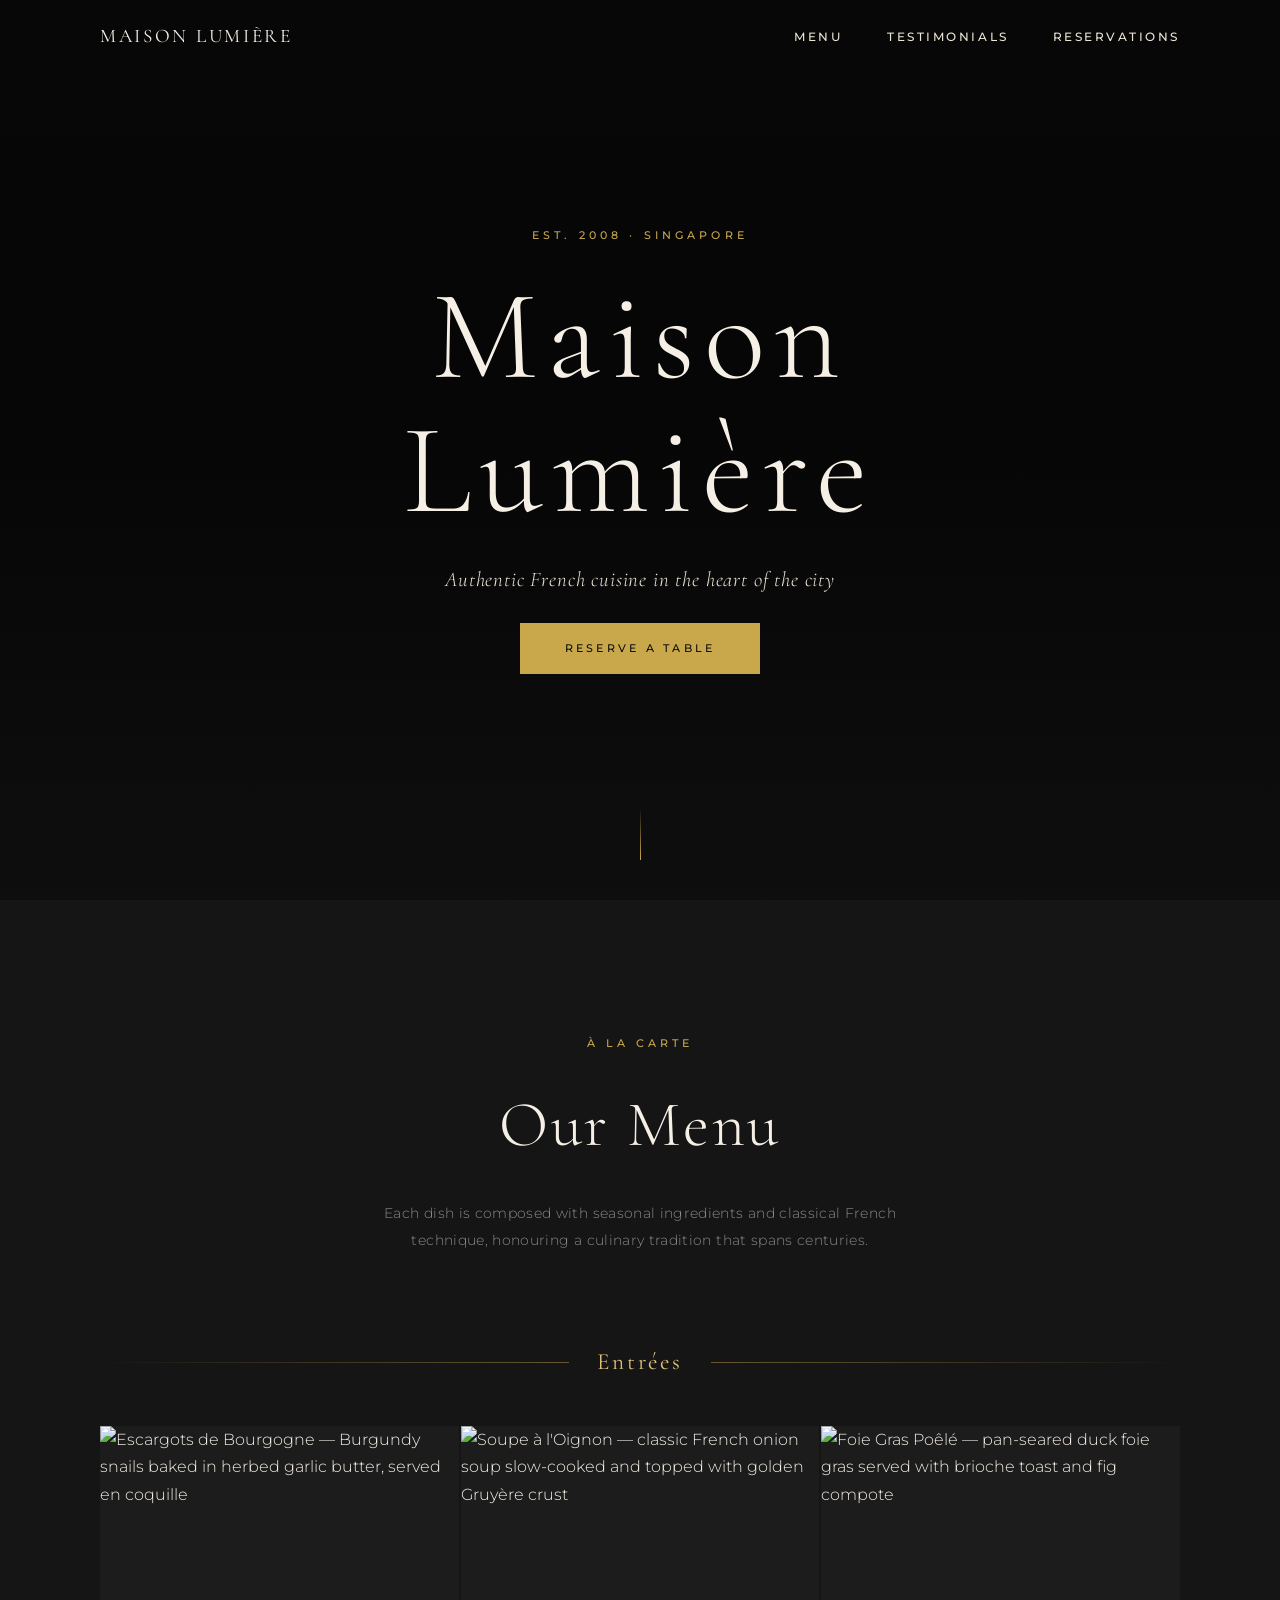
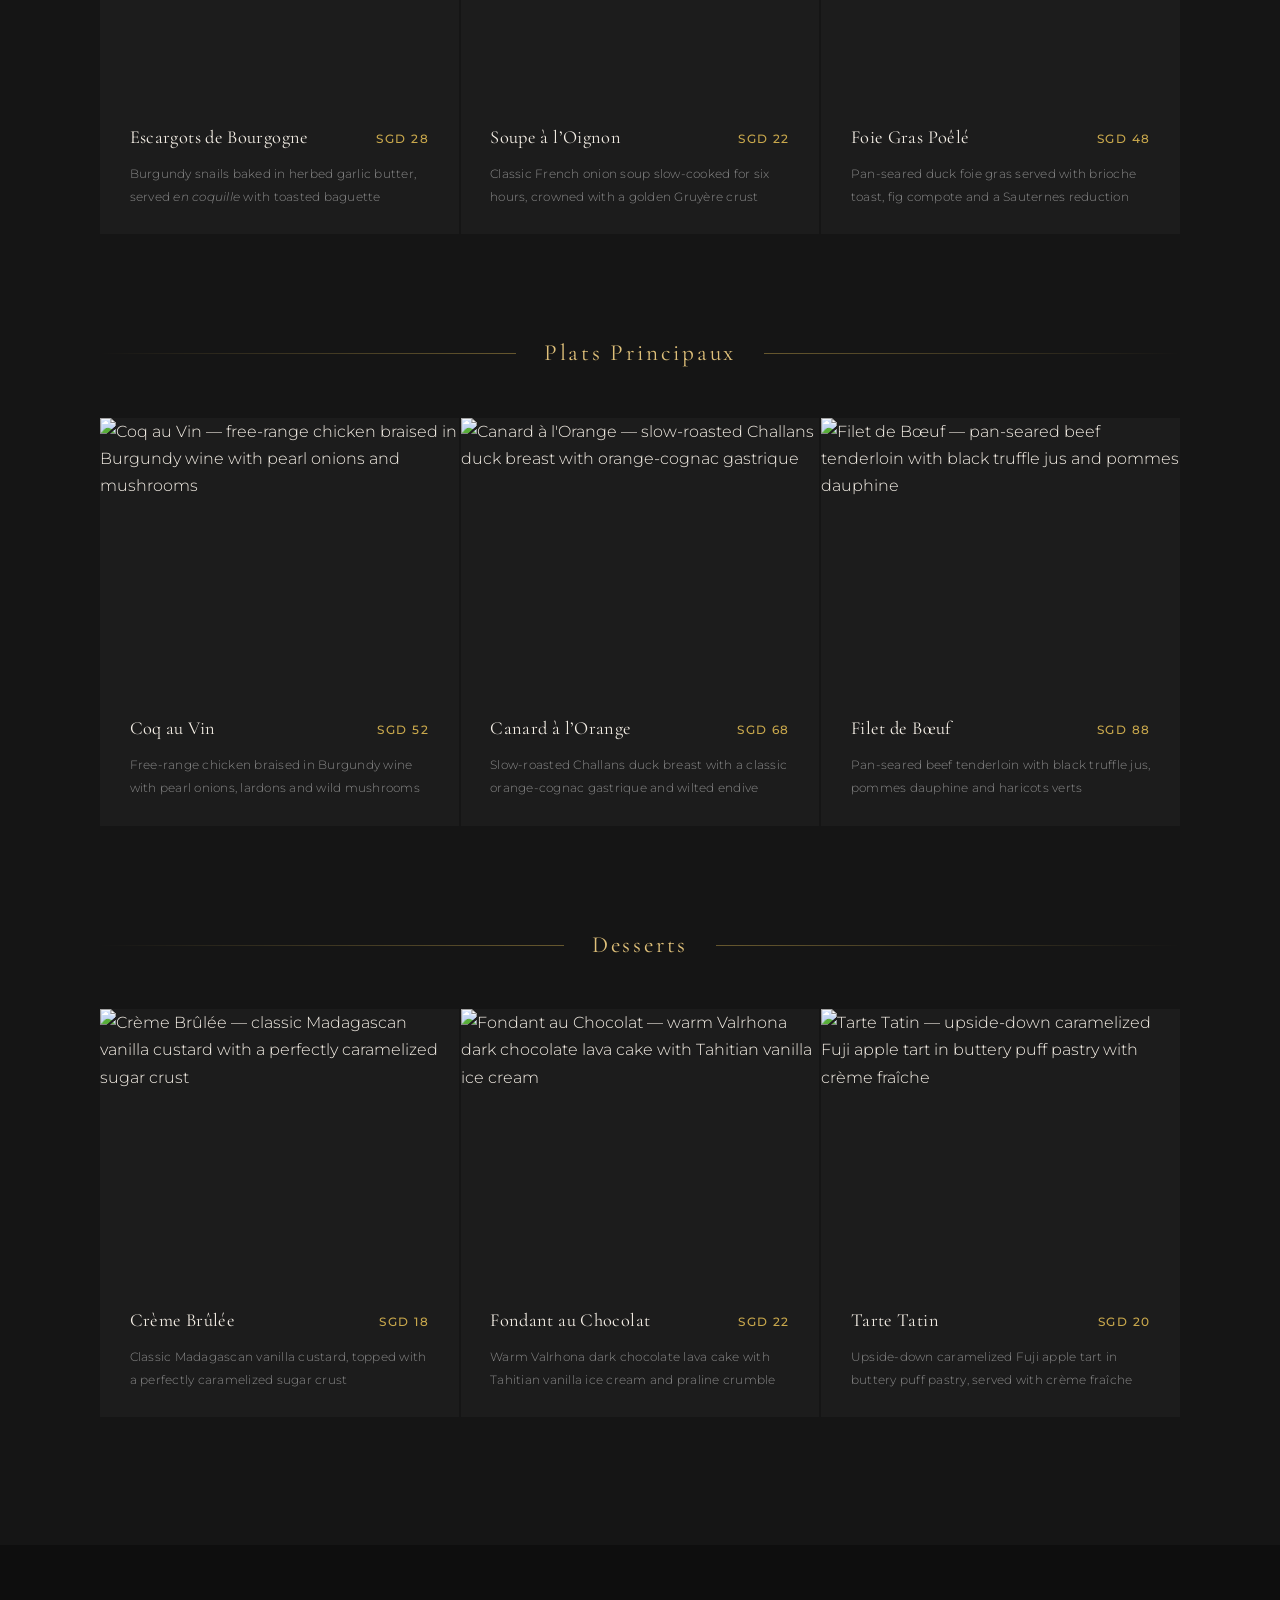
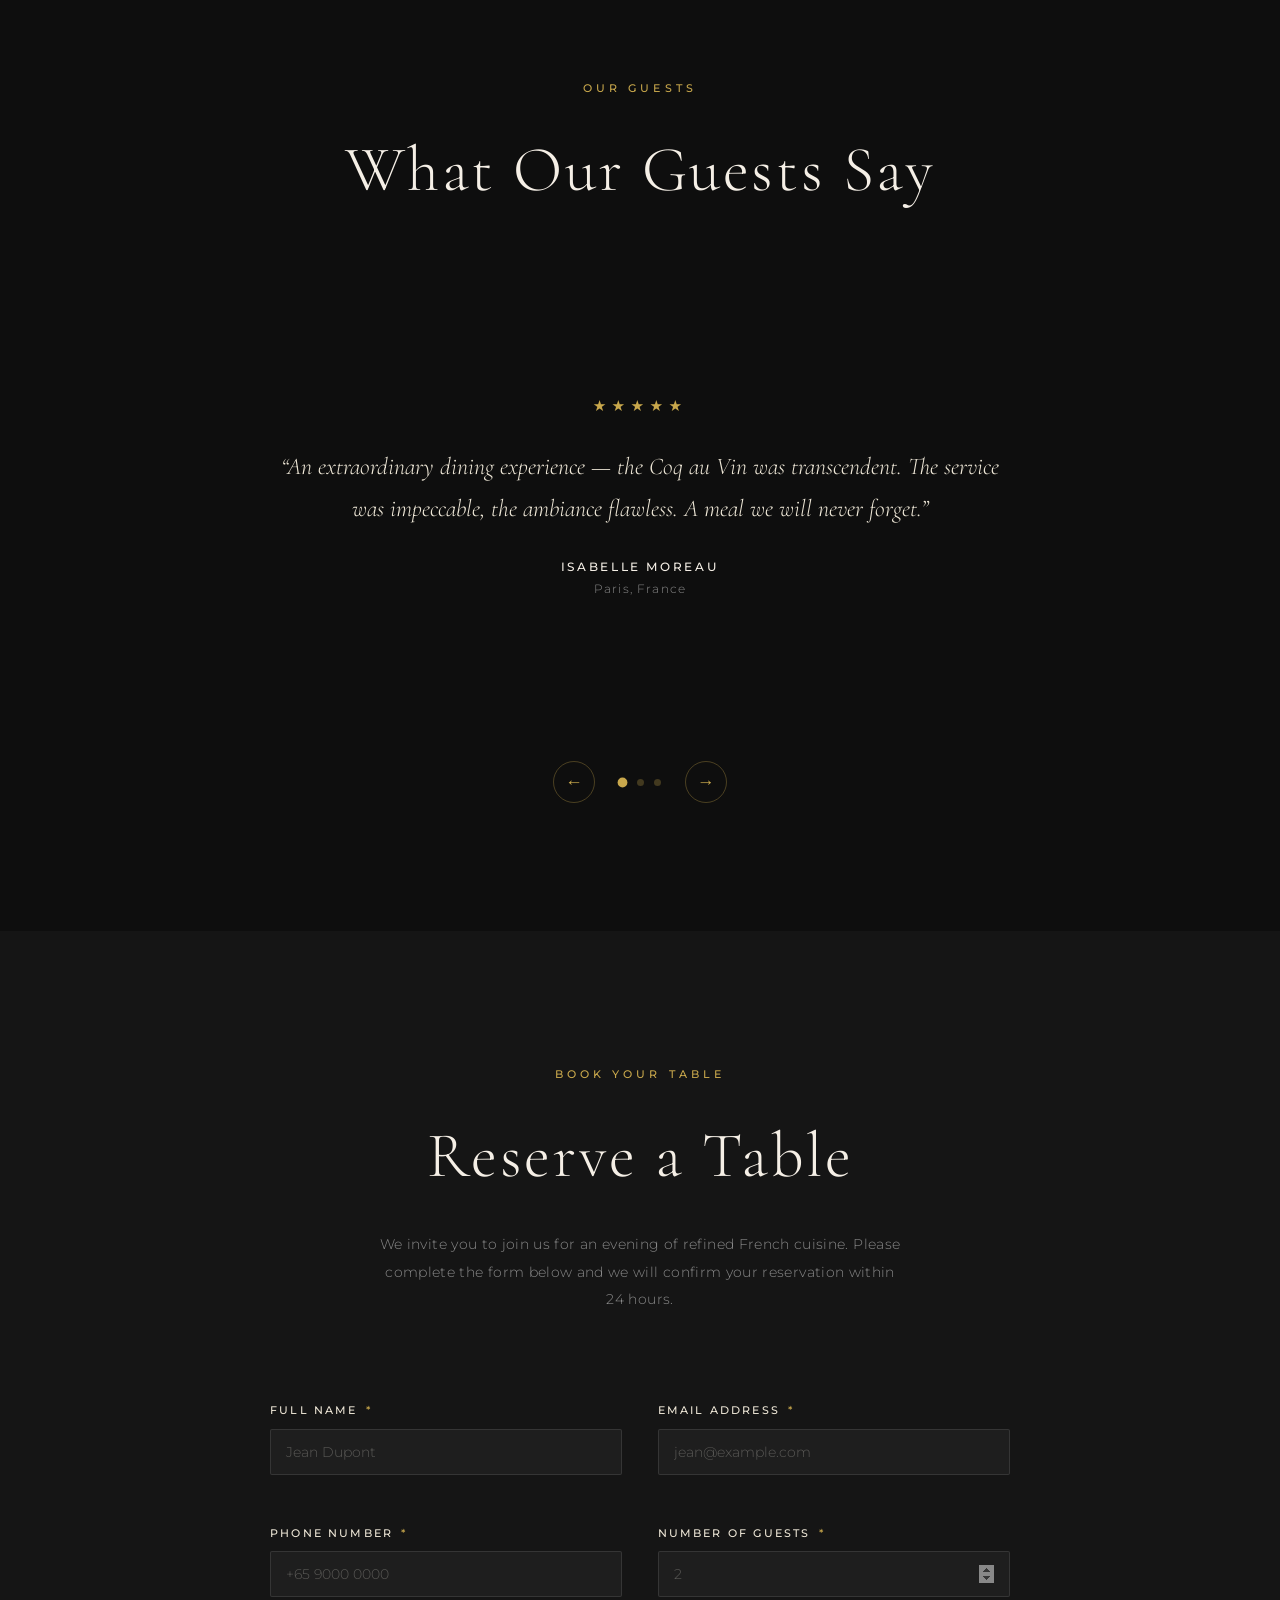
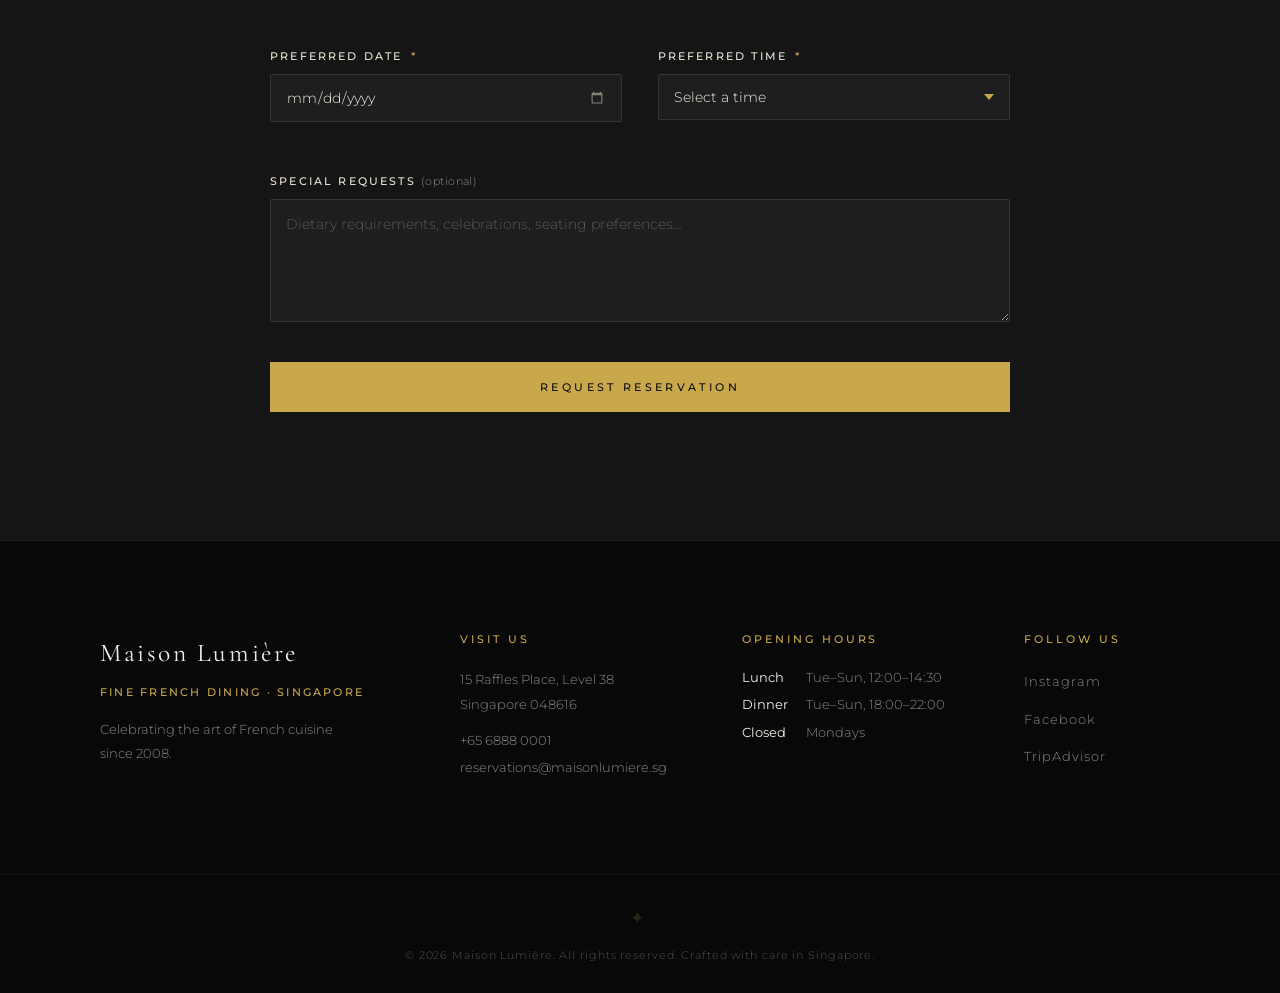
==== index.html @ 10bafe10 "first commit" ====
<!DOCTYPE html>
<html lang="en">
<head>
  <meta charset="UTF-8">
  <meta name="viewport" content="width=device-width, initial-scale=1.0">
  <title>Maison Lumière — Fine French Dining, Singapore</title>
  <meta name="description" content="Experience authentic French haute cuisine at Maison Lumière, Singapore's premier destination for refined Parisian dining.">
  <link rel="preconnect" href="https://fonts.googleapis.com">
  <link rel="preconnect" href="https://fonts.gstatic.com" crossorigin>
  <link href="https://fonts.googleapis.com/css2?family=Cormorant+Garamond:ital,wght@0,300;0,400;0,600;1,300&family=Montserrat:wght@300;400;500&display=swap" rel="stylesheet">
  <link rel="stylesheet" href="styles.css">
</head>
<body>

  <!-- ===================== NAVIGATION ===================== -->
  <nav id="navbar" role="navigation" aria-label="Main navigation">
    <div class="nav-inner">
      <a href="#hero" class="nav-logo" aria-label="Maison Lumière — return to top">
        <span class="nav-logo-main">Maison Lumière</span>
      </a>
      <button class="hamburger" id="hamburger" aria-label="Toggle navigation menu" aria-expanded="false">
        <span></span>
        <span></span>
        <span></span>
      </button>
      <ul class="nav-links" id="nav-links" role="list">
        <li><a href="#menu" class="nav-link">Menu</a></li>
        <li><a href="#testimonials" class="nav-link">Testimonials</a></li>
        <li><a href="#reservations" class="nav-link">Reservations</a></li>
      </ul>
    </div>
  </nav>

  <main>

    <!-- ===================== HERO ===================== -->
    <section id="hero" aria-label="Welcome to Maison Lumière">
      <div class="hero-overlay" aria-hidden="true"></div>
      <div class="hero-content">
        <p class="hero-pre">Est. 2008 &middot; Singapore</p>
        <h1 class="hero-title">Maison Lumi&egrave;re</h1>
        <p class="hero-tagline">Authentic French cuisine in the heart of the city</p>
        <a href="#reservations" class="btn-primary">Reserve a Table</a>
      </div>
      <div class="hero-scroll-hint" aria-hidden="true">
        <span class="scroll-line"></span>
      </div>
    </section>

    <!-- ===================== MENU ===================== -->
    <section id="menu" aria-labelledby="menu-heading">
      <div class="section-inner">

        <div class="section-header">
          <span class="section-label fade-in">À La Carte</span>
          <h2 id="menu-heading" class="fade-in">Our Menu</h2>
          <p class="section-intro fade-in">Each dish is composed with seasonal ingredients and classical French technique, honouring a culinary tradition that spans centuries.</p>
        </div>

        <!-- Entrées -->
        <div class="menu-category fade-in">
          <div class="category-header" aria-label="Entrées section">
            <span class="category-rule" aria-hidden="true"></span>
            <h3>Entr&eacute;es</h3>
            <span class="category-rule" aria-hidden="true"></span>
          </div>
          <div class="dish-grid">

            <article class="dish-card">
              <div class="dish-img-wrap">
                <img
                  src="https://images.unsplash.com/photo-1528207776546-365bb710ee93?auto=format&fit=crop&w=800&q=80"
                  alt="Escargots de Bourgogne — Burgundy snails baked in herbed garlic butter, served en coquille"
                  loading="lazy"
                  width="800" height="600">
              </div>
              <div class="dish-body">
                <div class="dish-top">
                  <h4 class="dish-name">Escargots de Bourgogne</h4>
                  <span class="dish-price">SGD&nbsp;28</span>
                </div>
                <p class="dish-desc">Burgundy snails baked in herbed garlic butter, served <em>en coquille</em> with toasted baguette</p>
              </div>
            </article>

            <article class="dish-card">
              <div class="dish-img-wrap">
                <img
                  src="https://images.unsplash.com/photo-1547592180-85f173990554?auto=format&fit=crop&w=800&q=80"
                  alt="Soupe à l'Oignon — classic French onion soup slow-cooked and topped with golden Gruyère crust"
                  loading="lazy"
                  width="800" height="600">
              </div>
              <div class="dish-body">
                <div class="dish-top">
                  <h4 class="dish-name">Soupe &agrave; l&rsquo;Oignon</h4>
                  <span class="dish-price">SGD&nbsp;22</span>
                </div>
                <p class="dish-desc">Classic French onion soup slow-cooked for six hours, crowned with a golden Gruy&egrave;re crust</p>
              </div>
            </article>

            <article class="dish-card">
              <div class="dish-img-wrap">
                <img
                  src="https://images.unsplash.com/photo-1529692236671-f1f6cf9683ba?auto=format&fit=crop&w=800&q=80"
                  alt="Foie Gras Poêlé — pan-seared duck foie gras served with brioche toast and fig compote"
                  loading="lazy"
                  width="800" height="600">
              </div>
              <div class="dish-body">
                <div class="dish-top">
                  <h4 class="dish-name">Foie Gras Po&ecirc;l&eacute;</h4>
                  <span class="dish-price">SGD&nbsp;48</span>
                </div>
                <p class="dish-desc">Pan-seared duck foie gras served with brioche toast, fig compote and a Sauternes reduction</p>
              </div>
            </article>

          </div>
        </div>

        <!-- Plats Principaux -->
        <div class="menu-category fade-in">
          <div class="category-header" aria-label="Main courses section">
            <span class="category-rule" aria-hidden="true"></span>
            <h3>Plats Principaux</h3>
            <span class="category-rule" aria-hidden="true"></span>
          </div>
          <div class="dish-grid">

            <article class="dish-card">
              <div class="dish-img-wrap">
                <img
                  src="https://images.unsplash.com/photo-1600891964092-4316c288032e?auto=format&fit=crop&w=800&q=80"
                  alt="Coq au Vin — free-range chicken braised in Burgundy wine with pearl onions and mushrooms"
                  loading="lazy"
                  width="800" height="600">
              </div>
              <div class="dish-body">
                <div class="dish-top">
                  <h4 class="dish-name">Coq au Vin</h4>
                  <span class="dish-price">SGD&nbsp;52</span>
                </div>
                <p class="dish-desc">Free-range chicken braised in Burgundy wine with pearl onions, lardons and wild mushrooms</p>
              </div>
            </article>

            <article class="dish-card">
              <div class="dish-img-wrap">
                <img
                  src="https://images.unsplash.com/photo-1607353897046-dc7e0b012a5c?auto=format&fit=crop&w=800&q=80"
                  alt="Canard à l'Orange — slow-roasted Challans duck breast with orange-cognac gastrique"
                  loading="lazy"
                  width="800" height="600">
              </div>
              <div class="dish-body">
                <div class="dish-top">
                  <h4 class="dish-name">Canard &agrave; l&rsquo;Orange</h4>
                  <span class="dish-price">SGD&nbsp;68</span>
                </div>
                <p class="dish-desc">Slow-roasted Challans duck breast with a classic orange-cognac gastrique and wilted endive</p>
              </div>
            </article>

            <article class="dish-card">
              <div class="dish-img-wrap">
                <img
                  src="https://images.unsplash.com/photo-1546833998-877b37c2e5c6?auto=format&fit=crop&w=800&q=80"
                  alt="Filet de Bœuf — pan-seared beef tenderloin with black truffle jus and pommes dauphine"
                  loading="lazy"
                  width="800" height="600">
              </div>
              <div class="dish-body">
                <div class="dish-top">
                  <h4 class="dish-name">Filet de B&oelig;uf</h4>
                  <span class="dish-price">SGD&nbsp;88</span>
                </div>
                <p class="dish-desc">Pan-seared beef tenderloin with black truffle jus, pommes dauphine and haricots verts</p>
              </div>
            </article>

          </div>
        </div>

        <!-- Desserts -->
        <div class="menu-category fade-in">
          <div class="category-header" aria-label="Desserts section">
            <span class="category-rule" aria-hidden="true"></span>
            <h3>Desserts</h3>
            <span class="category-rule" aria-hidden="true"></span>
          </div>
          <div class="dish-grid">

            <article class="dish-card">
              <div class="dish-img-wrap">
                <img
                  src="https://images.unsplash.com/photo-1470124182917-cc6e71b22ecc?auto=format&fit=crop&w=800&q=80"
                  alt="Crème Brûlée — classic Madagascan vanilla custard with a perfectly caramelized sugar crust"
                  loading="lazy"
                  width="800" height="600">
              </div>
              <div class="dish-body">
                <div class="dish-top">
                  <h4 class="dish-name">Cr&egrave;me Br&ucirc;l&eacute;e</h4>
                  <span class="dish-price">SGD&nbsp;18</span>
                </div>
                <p class="dish-desc">Classic Madagascan vanilla custard, topped with a perfectly caramelized sugar crust</p>
              </div>
            </article>

            <article class="dish-card">
              <div class="dish-img-wrap">
                <img
                  src="https://images.unsplash.com/photo-1563805042-7684c019e1cb?auto=format&fit=crop&w=800&q=80"
                  alt="Fondant au Chocolat — warm Valrhona dark chocolate lava cake with Tahitian vanilla ice cream"
                  loading="lazy"
                  width="800" height="600">
              </div>
              <div class="dish-body">
                <div class="dish-top">
                  <h4 class="dish-name">Fondant au Chocolat</h4>
                  <span class="dish-price">SGD&nbsp;22</span>
                </div>
                <p class="dish-desc">Warm Valrhona dark chocolate lava cake with Tahitian vanilla ice cream and praline crumble</p>
              </div>
            </article>

            <article class="dish-card">
              <div class="dish-img-wrap">
                <img
                  src="https://images.unsplash.com/photo-1464305795204-6f5bbfc7fb81?auto=format&fit=crop&w=800&q=80"
                  alt="Tarte Tatin — upside-down caramelized Fuji apple tart in buttery puff pastry with crème fraîche"
                  loading="lazy"
                  width="800" height="600">
              </div>
              <div class="dish-body">
                <div class="dish-top">
                  <h4 class="dish-name">Tarte Tatin</h4>
                  <span class="dish-price">SGD&nbsp;20</span>
                </div>
                <p class="dish-desc">Upside-down caramelized Fuji apple tart in buttery puff pastry, served with cr&egrave;me fra&icirc;che</p>
              </div>
            </article>

          </div>
        </div>

      </div>
    </section>

    <!-- ===================== TESTIMONIALS ===================== -->
    <section id="testimonials" aria-labelledby="testimonials-heading">
      <div class="section-inner">

        <div class="section-header">
          <span class="section-label fade-in">Our Guests</span>
          <h2 id="testimonials-heading" class="fade-in">What Our Guests Say</h2>
        </div>

        <div class="carousel-container fade-in">
          <div class="carousel-wrapper" role="region" aria-label="Guest testimonials carousel" aria-live="polite">
            <div class="carousel-track" id="carousel-track">

              <article class="testimonial-card" role="group" aria-label="Testimonial 1 of 3">
                <div class="stars" aria-label="Five stars">&#9733;&#9733;&#9733;&#9733;&#9733;</div>
                <blockquote>
                  <p>&ldquo;An extraordinary dining experience &mdash; the Coq au Vin was transcendent. The service was impeccable, the ambiance flawless. A meal we will never forget.&rdquo;</p>
                </blockquote>
                <footer class="testimonial-author">
                  <span class="author-name">Isabelle Moreau</span>
                  <span class="author-detail">Paris, France</span>
                </footer>
              </article>

              <article class="testimonial-card" role="group" aria-label="Testimonial 2 of 3">
                <div class="stars" aria-label="Five stars">&#9733;&#9733;&#9733;&#9733;&#9733;</div>
                <blockquote>
                  <p>&ldquo;From the moment we arrived, every detail felt curated and deliberate. The Foie Gras Po&ecirc;l&eacute; was perfection on a plate. Maison Lumi&egrave;re is in a class of its own.&rdquo;</p>
                </blockquote>
                <footer class="testimonial-author">
                  <span class="author-name">James Whitmore</span>
                  <span class="author-detail">London, United Kingdom</span>
                </footer>
              </article>

              <article class="testimonial-card" role="group" aria-label="Testimonial 3 of 3">
                <div class="stars" aria-label="Five stars">&#9733;&#9733;&#9733;&#9733;&#9733;</div>
                <blockquote>
                  <p>&ldquo;The finest French cuisine outside of Paris. The Chef&rsquo;s tasting menu is an absolute revelation. I recommend Maison Lumi&egrave;re to every discerning food lover visiting Singapore.&rdquo;</p>
                </blockquote>
                <footer class="testimonial-author">
                  <span class="author-name">Mei-Lin Chen</span>
                  <span class="author-detail">Singapore</span>
                </footer>
              </article>

            </div>
          </div>

          <div class="carousel-controls" role="group" aria-label="Carousel navigation">
            <button class="carousel-btn" id="prev-btn" aria-label="Previous testimonial">&#8592;</button>
            <div class="carousel-dots" id="carousel-dots" role="list">
              <button class="dot active" data-index="0" aria-label="Go to testimonial 1" aria-pressed="true" role="listitem"></button>
              <button class="dot" data-index="1" aria-label="Go to testimonial 2" aria-pressed="false" role="listitem"></button>
              <button class="dot" data-index="2" aria-label="Go to testimonial 3" aria-pressed="false" role="listitem"></button>
            </div>
            <button class="carousel-btn" id="next-btn" aria-label="Next testimonial">&#8594;</button>
          </div>
        </div>

      </div>
    </section>

    <!-- ===================== RESERVATIONS ===================== -->
    <section id="reservations" aria-labelledby="reservations-heading">
      <div class="section-inner">

        <div class="section-header">
          <span class="section-label fade-in">Book Your Table</span>
          <h2 id="reservations-heading" class="fade-in">Reserve a Table</h2>
          <p class="section-intro fade-in">We invite you to join us for an evening of refined French cuisine. Please complete the form below and we will confirm your reservation within 24&nbsp;hours.</p>
        </div>

        <div class="form-wrap fade-in">
          <form id="reservation-form" novalidate aria-label="Reservation enquiry form">
            <div class="form-grid">

              <div class="form-group">
                <label for="full-name">Full Name <span class="required-mark" aria-hidden="true">*</span></label>
                <input type="text" id="full-name" name="full-name" autocomplete="name"
                       required aria-required="true" placeholder="Jean Dupont">
                <span class="field-error" id="error-name" role="alert" aria-live="polite"></span>
              </div>

              <div class="form-group">
                <label for="email">Email Address <span class="required-mark" aria-hidden="true">*</span></label>
                <input type="email" id="email" name="email" autocomplete="email"
                       required aria-required="true" placeholder="jean@example.com">
                <span class="field-error" id="error-email" role="alert" aria-live="polite"></span>
              </div>

              <div class="form-group">
                <label for="phone">Phone Number <span class="required-mark" aria-hidden="true">*</span></label>
                <input type="tel" id="phone" name="phone" autocomplete="tel"
                       required aria-required="true" placeholder="+65 9000 0000">
                <span class="field-error" id="error-phone" role="alert" aria-live="polite"></span>
              </div>

              <div class="form-group">
                <label for="guests">Number of Guests <span class="required-mark" aria-hidden="true">*</span></label>
                <input type="number" id="guests" name="guests" min="1" max="20"
                       required aria-required="true" placeholder="2">
                <span class="field-error" id="error-guests" role="alert" aria-live="polite"></span>
              </div>

              <div class="form-group">
                <label for="date">Preferred Date <span class="required-mark" aria-hidden="true">*</span></label>
                <input type="date" id="date" name="date" required aria-required="true">
                <span class="field-error" id="error-date" role="alert" aria-live="polite"></span>
              </div>

              <div class="form-group">
                <label for="time">Preferred Time <span class="required-mark" aria-hidden="true">*</span></label>
                <select id="time" name="time" required aria-required="true">
                  <option value="" disabled selected>Select a time</option>
                  <optgroup label="Lunch Service">
                    <option value="12:00">12:00 PM</option>
                    <option value="12:30">12:30 PM</option>
                    <option value="13:00">1:00 PM</option>
                    <option value="13:30">1:30 PM</option>
                    <option value="14:00">2:00 PM</option>
                  </optgroup>
                  <optgroup label="Dinner Service">
                    <option value="18:00">6:00 PM</option>
                    <option value="18:30">6:30 PM</option>
                    <option value="19:00">7:00 PM</option>
                    <option value="19:30">7:30 PM</option>
                    <option value="20:00">8:00 PM</option>
                    <option value="20:30">8:30 PM</option>
                    <option value="21:00">9:00 PM</option>
                  </optgroup>
                </select>
                <span class="field-error" id="error-time" role="alert" aria-live="polite"></span>
              </div>

              <div class="form-group form-group--full">
                <label for="requests">Special Requests <span class="optional-mark">(optional)</span></label>
                <textarea id="requests" name="requests" rows="4"
                          placeholder="Dietary requirements, celebrations, seating preferences&#8230;"></textarea>
              </div>

            </div>

            <button type="submit" class="btn-primary btn-submit">Request Reservation</button>
          </form>

          <div id="form-success" hidden role="alert" aria-live="assertive">
            <div class="success-icon" aria-hidden="true">&#10022;</div>
            <h3>Your table is being arranged</h3>
            <p id="success-message"></p>
            <p class="success-note">A confirmation will be sent to your email address. We look forward to welcoming you.</p>
          </div>
        </div>

      </div>
    </section>

  </main>

  <!-- ===================== FOOTER ===================== -->
  <footer id="site-footer" role="contentinfo">
    <div class="footer-inner">

      <div class="footer-brand">
        <span class="footer-logo">Maison Lumi&egrave;re</span>
        <p class="footer-tagline">Fine French Dining &middot; Singapore</p>
        <p class="footer-desc">Celebrating the art of French cuisine<br>since 2008.</p>
      </div>

      <div class="footer-info">
        <h4>Visit Us</h4>
        <address>
          15 Raffles Place, Level&nbsp;38<br>
          Singapore 048616
        </address>
        <a href="tel:+6568880001" class="footer-contact">+65 6888 0001</a>
        <a href="mailto:reservations@maisonlumiere.sg" class="footer-contact">reservations@maisonlumiere.sg</a>
      </div>

      <div class="footer-hours">
        <h4>Opening Hours</h4>
        <dl class="hours-list">
          <dt>Lunch</dt>
          <dd>Tue&ndash;Sun, 12:00&ndash;14:30</dd>
          <dt>Dinner</dt>
          <dd>Tue&ndash;Sun, 18:00&ndash;22:00</dd>
          <dt>Closed</dt>
          <dd>Mondays</dd>
        </dl>
      </div>

      <div class="footer-social">
        <h4>Follow Us</h4>
        <ul class="social-links" role="list">
          <li><a href="#" aria-label="Maison Lumière on Instagram" rel="noopener noreferrer">Instagram</a></li>
          <li><a href="#" aria-label="Maison Lumière on Facebook" rel="noopener noreferrer">Facebook</a></li>
          <li><a href="#" aria-label="Maison Lumière on TripAdvisor" rel="noopener noreferrer">TripAdvisor</a></li>
        </ul>
      </div>

    </div>

    <div class="footer-bottom">
      <p class="footer-divider" aria-hidden="true">&#10022;</p>
      <p>&copy; 2026 Maison Lumi&egrave;re. All rights reserved. Crafted with care in Singapore.</p>
    </div>
  </footer>

  <script src="script.js"></script>
</body>
</html>
---- styles.css ----
/* =========================================================
   styles.css — Maison Lumière
   ========================================================= */

/* ---- Custom Properties ---- */
:root {
  --color-bg:         #0e0e0e;
  --color-surface:    #151515;
  --color-card:       #1c1c1c;
  --color-card-hover: #222222;
  --color-cream:      #f5efe6;
  --color-ivory:      #ede6d6;
  --color-gold:       #c9a84c;
  --color-gold-light: #dfc07a;
  --color-gold-dim:   rgba(201, 168, 76, 0.18);
  --color-muted:      #8a8a8a;
  --color-error:      #b83232;

  --font-serif: 'Cormorant Garamond', Georgia, serif;
  --font-sans:  'Montserrat', system-ui, sans-serif;

  --nav-height:   72px;
  --section-pad:  clamp(80px, 10vw, 140px);
  --inner-max:    1200px;
  --radius:       2px;
  --ease:         0.3s ease;
}

/* ---- Reset & Base ---- */
*,
*::before,
*::after {
  box-sizing: border-box;
  margin: 0;
  padding: 0;
}

html {
  scroll-behavior: smooth;
  font-size: 16px;
}

body {
  background-color: var(--color-bg);
  color: var(--color-cream);
  font-family: var(--font-sans);
  font-weight: 300;
  line-height: 1.7;
  -webkit-font-smoothing: antialiased;
  -moz-osx-font-smoothing: grayscale;
}

img {
  display: block;
  max-width: 100%;
  height: auto;
}

a {
  color: inherit;
  text-decoration: none;
}

ul,
ol {
  list-style: none;
}

/* =========================================================
   NAVIGATION
   ========================================================= */

#navbar {
  position: fixed;
  top: 0;
  left: 0;
  right: 0;
  z-index: 1000;
  height: var(--nav-height);
  transition: background-color 0.45s ease, border-color 0.45s ease;
}

#navbar.scrolled {
  background-color: rgba(10, 10, 10, 0.96);
  backdrop-filter: blur(18px);
  -webkit-backdrop-filter: blur(18px);
  border-bottom: 1px solid rgba(201, 168, 76, 0.14);
}

.nav-inner {
  display: flex;
  align-items: center;
  justify-content: space-between;
  max-width: var(--inner-max);
  margin: 0 auto;
  padding: 0 clamp(24px, 5vw, 60px);
  height: 100%;
}

.nav-logo-main {
  font-family: var(--font-serif);
  font-size: 1.2rem;
  font-weight: 400;
  letter-spacing: 0.14em;
  text-transform: uppercase;
  color: var(--color-cream);
  transition: color var(--ease);
}

.nav-logo:hover .nav-logo-main {
  color: var(--color-gold-light);
}

.nav-links {
  display: flex;
  align-items: center;
  gap: 2.75rem;
}

.nav-link {
  font-size: 0.72rem;
  font-weight: 500;
  letter-spacing: 0.22em;
  text-transform: uppercase;
  color: var(--color-ivory);
  position: relative;
  padding-bottom: 4px;
  transition: color var(--ease);
}

.nav-link::after {
  content: '';
  position: absolute;
  bottom: 0;
  left: 0;
  width: 0;
  height: 1px;
  background-color: var(--color-gold);
  transition: width 0.35s ease;
}

.nav-link:hover {
  color: var(--color-gold-light);
}

.nav-link:hover::after {
  width: 100%;
}

/* Hamburger (mobile only) */
.hamburger {
  display: none;
  flex-direction: column;
  gap: 5px;
  background: none;
  border: none;
  cursor: pointer;
  padding: 8px;
  z-index: 10;
}

.hamburger span {
  display: block;
  width: 24px;
  height: 1px;
  background-color: var(--color-cream);
  transition: transform 0.3s ease, opacity 0.3s ease;
}

.hamburger.open span:nth-child(1) {
  transform: translateY(6px) rotate(45deg);
}
.hamburger.open span:nth-child(2) {
  opacity: 0;
}
.hamburger.open span:nth-child(3) {
  transform: translateY(-6px) rotate(-45deg);
}

/* =========================================================
   HERO
   ========================================================= */

#hero {
  position: relative;
  min-height: 100vh;
  display: flex;
  align-items: center;
  justify-content: center;
  text-align: center;
  background-image: url('https://images.unsplash.com/photo-1414235077428-338989a2e8c0?auto=format&fit=crop&w=1920&q=85');
  background-size: cover;
  background-position: center;
  background-attachment: fixed;
  overflow: hidden;
}

.hero-overlay {
  position: absolute;
  inset: 0;
  background: linear-gradient(
    to bottom,
    rgba(0, 0, 0, 0.50) 0%,
    rgba(0, 0, 0, 0.60) 45%,
    rgba(14, 14, 14, 0.88) 100%
  );
}

.hero-content {
  position: relative;
  z-index: 1;
  display: flex;
  flex-direction: column;
  align-items: center;
  gap: 1.6rem;
  padding: 0 clamp(24px, 6vw, 80px);
  max-width: 860px;
}

.hero-pre {
  font-size: 0.68rem;
  font-weight: 500;
  letter-spacing: 0.38em;
  text-transform: uppercase;
  color: var(--color-gold);
  animation: fadeUp 0.9s ease 0.15s both;
}

.hero-title {
  font-family: var(--font-serif);
  font-size: clamp(3.4rem, 10vw, 8rem);
  font-weight: 300;
  letter-spacing: 0.07em;
  line-height: 1.04;
  color: var(--color-cream);
  animation: fadeUp 0.95s ease 0.35s both;
}

.hero-tagline {
  font-family: var(--font-serif);
  font-style: italic;
  font-size: clamp(1rem, 2.4vw, 1.3rem);
  font-weight: 300;
  color: var(--color-ivory);
  letter-spacing: 0.04em;
  animation: fadeUp 0.9s ease 0.6s both;
}

.hero-scroll-hint {
  position: absolute;
  bottom: 2.5rem;
  left: 50%;
  transform: translateX(-50%);
  display: flex;
  flex-direction: column;
  align-items: center;
  animation: fadeUp 0.9s ease 1.4s both;
}

.scroll-line {
  width: 1px;
  height: 52px;
  background: linear-gradient(to bottom, transparent, var(--color-gold));
  animation: scrollPulse 2s ease-in-out 2s infinite;
}

/* =========================================================
   BUTTONS
   ========================================================= */

.btn-primary {
  display: inline-block;
  padding: 15px 44px;
  font-family: var(--font-sans);
  font-size: 0.68rem;
  font-weight: 500;
  letter-spacing: 0.3em;
  text-transform: uppercase;
  color: var(--color-bg);
  background-color: var(--color-gold);
  border: 1px solid var(--color-gold);
  cursor: pointer;
  transition: background-color var(--ease), color var(--ease), border-color var(--ease), transform 0.2s ease, box-shadow var(--ease);
  animation: fadeUp 0.9s ease 0.85s both;
}

.btn-primary:hover {
  background-color: transparent;
  color: var(--color-gold-light);
  border-color: var(--color-gold-light);
  transform: translateY(-2px);
  box-shadow: 0 8px 24px rgba(201, 168, 76, 0.15);
}

/* =========================================================
   SECTION COMMON
   ========================================================= */

section:not(#hero) {
  padding: var(--section-pad) 0;
}

.section-inner {
  max-width: var(--inner-max);
  margin: 0 auto;
  padding: 0 clamp(24px, 5vw, 60px);
}

.section-header {
  text-align: center;
  margin-bottom: clamp(52px, 8vw, 88px);
}

.section-label {
  display: inline-block;
  font-size: 0.66rem;
  font-weight: 500;
  letter-spacing: 0.38em;
  text-transform: uppercase;
  color: var(--color-gold);
  margin-bottom: 1.1rem;
}

.section-header h2 {
  font-family: var(--font-serif);
  font-size: clamp(2.4rem, 5.5vw, 4rem);
  font-weight: 300;
  letter-spacing: 0.04em;
  color: var(--color-cream);
  margin-bottom: 1.3rem;
}

.section-intro {
  max-width: 580px;
  margin: 0 auto;
  color: var(--color-muted);
  font-size: 0.875rem;
  line-height: 1.95;
  letter-spacing: 0.025em;
}

/* =========================================================
   MENU SECTION
   ========================================================= */

#menu {
  background-color: var(--color-surface);
}

.menu-category {
  margin-bottom: clamp(56px, 9vw, 100px);
}

.menu-category:last-child {
  margin-bottom: 0;
}

.category-header {
  display: flex;
  align-items: center;
  gap: 1.75rem;
  margin-bottom: 2.75rem;
}

.category-rule {
  flex: 1;
  height: 1px;
}

.category-rule:first-child {
  background: linear-gradient(to right, transparent, rgba(201, 168, 76, 0.45));
}

.category-rule:last-child {
  background: linear-gradient(to left, transparent, rgba(201, 168, 76, 0.45));
}

.category-header h3 {
  font-family: var(--font-serif);
  font-size: 1.45rem;
  font-weight: 400;
  letter-spacing: 0.12em;
  color: var(--color-gold-light);
  white-space: nowrap;
}

.dish-grid {
  display: grid;
  grid-template-columns: repeat(auto-fit, minmax(300px, 1fr));
  gap: 2px;
}

.dish-card {
  background-color: var(--color-card);
  overflow: hidden;
  cursor: default;
  transition: transform var(--ease), box-shadow var(--ease), background-color var(--ease);
}

.dish-card:hover {
  transform: translateY(-7px);
  background-color: var(--color-card-hover);
  box-shadow: 0 24px 56px rgba(0, 0, 0, 0.55);
}

.dish-img-wrap {
  aspect-ratio: 4 / 3;
  overflow: hidden;
}

.dish-img-wrap img {
  width: 100%;
  height: 100%;
  object-fit: cover;
  transition: transform 0.65s ease;
}

.dish-card:hover .dish-img-wrap img {
  transform: scale(1.07);
}

.dish-body {
  padding: 1.65rem 1.85rem;
}

.dish-top {
  display: flex;
  justify-content: space-between;
  align-items: baseline;
  gap: 1rem;
  margin-bottom: 0.55rem;
}

.dish-name {
  font-family: var(--font-serif);
  font-size: 1.15rem;
  font-weight: 400;
  color: var(--color-cream);
  letter-spacing: 0.02em;
}

.dish-price {
  font-size: 0.75rem;
  font-weight: 500;
  letter-spacing: 0.12em;
  color: var(--color-gold);
  white-space: nowrap;
}

.dish-desc {
  font-size: 0.78rem;
  color: var(--color-muted);
  line-height: 1.85;
  letter-spacing: 0.02em;
}

/* =========================================================
   TESTIMONIALS SECTION
   ========================================================= */

#testimonials {
  background-color: var(--color-bg);
}

.carousel-container {
  position: relative;
}

.carousel-wrapper {
  overflow: hidden;
}

.carousel-track {
  display: flex;
  transition: transform 0.65s cubic-bezier(0.4, 0, 0.2, 1);
}

.testimonial-card {
  min-width: 100%;
  padding: clamp(44px, 7vw, 80px) clamp(24px, 14vw, 200px);
  text-align: center;
  display: flex;
  flex-direction: column;
  align-items: center;
  gap: 1.75rem;
}

.stars {
  color: var(--color-gold);
  font-size: 0.95rem;
  letter-spacing: 0.35em;
}

.testimonial-card blockquote p {
  font-family: var(--font-serif);
  font-style: italic;
  font-size: clamp(1.15rem, 2.6vw, 1.5rem);
  font-weight: 300;
  line-height: 1.72;
  color: var(--color-ivory);
  max-width: 720px;
}

.testimonial-author {
  display: flex;
  flex-direction: column;
  gap: 0.2rem;
  align-items: center;
}

.author-name {
  font-size: 0.75rem;
  font-weight: 500;
  letter-spacing: 0.22em;
  text-transform: uppercase;
  color: var(--color-cream);
}

.author-detail {
  font-size: 0.72rem;
  color: var(--color-muted);
  letter-spacing: 0.1em;
}

.carousel-controls {
  display: flex;
  align-items: center;
  justify-content: center;
  gap: 1.5rem;
  margin-top: 2.5rem;
}

.carousel-btn {
  background: none;
  border: 1px solid rgba(201, 168, 76, 0.32);
  color: var(--color-gold);
  width: 42px;
  height: 42px;
  border-radius: 50%;
  cursor: pointer;
  font-size: 1.1rem;
  display: flex;
  align-items: center;
  justify-content: center;
  transition: background-color var(--ease), border-color var(--ease), transform 0.2s ease;
}

.carousel-btn:hover {
  background-color: var(--color-gold-dim);
  border-color: var(--color-gold);
  transform: scale(1.08);
}

.carousel-dots {
  display: flex;
  gap: 0.65rem;
  align-items: center;
}

.dot {
  width: 7px;
  height: 7px;
  border-radius: 50%;
  background-color: rgba(201, 168, 76, 0.28);
  border: none;
  cursor: pointer;
  padding: 0;
  transition: background-color var(--ease), transform var(--ease);
}

.dot.active {
  background-color: var(--color-gold);
  transform: scale(1.4);
}

/* =========================================================
   RESERVATIONS SECTION
   ========================================================= */

#reservations {
  background-color: var(--color-surface);
}

.form-wrap {
  max-width: 740px;
  margin: 0 auto;
}

.form-grid {
  display: grid;
  grid-template-columns: 1fr 1fr;
  gap: 1.85rem 2.2rem;
  margin-bottom: 2.5rem;
}

.form-group {
  display: flex;
  flex-direction: column;
  gap: 0.55rem;
}

.form-group--full {
  grid-column: 1 / -1;
}

label {
  font-size: 0.68rem;
  font-weight: 500;
  letter-spacing: 0.2em;
  text-transform: uppercase;
  color: var(--color-ivory);
}

.required-mark {
  color: var(--color-gold);
  margin-left: 3px;
}

.optional-mark {
  color: var(--color-muted);
  font-weight: 300;
  letter-spacing: 0.04em;
  text-transform: none;
}

input,
select,
textarea {
  background-color: rgba(255, 255, 255, 0.04);
  border: 1px solid rgba(255, 255, 255, 0.1);
  border-radius: var(--radius);
  color: var(--color-cream);
  font-family: var(--font-sans);
  font-size: 0.875rem;
  font-weight: 300;
  padding: 13px 15px;
  transition: border-color var(--ease), background-color var(--ease), box-shadow var(--ease);
  outline: none;
  width: 100%;
  -webkit-appearance: none;
  appearance: none;
}

input::placeholder,
textarea::placeholder {
  color: rgba(245, 239, 230, 0.28);
}

input:focus,
select:focus,
textarea:focus {
  border-color: var(--color-gold);
  background-color: rgba(201, 168, 76, 0.04);
  box-shadow: 0 0 0 3px rgba(201, 168, 76, 0.11);
}

input.error,
select.error {
  border-color: var(--color-error);
  box-shadow: 0 0 0 3px rgba(184, 50, 50, 0.1);
}

/* Custom select arrow */
select {
  background-image: url("data:image/svg+xml,%3Csvg xmlns='http://www.w3.org/2000/svg' viewBox='0 0 12 7'%3E%3Cpath fill='%23c9a84c' d='M6 7L0 0h12z'/%3E%3C/svg%3E");
  background-repeat: no-repeat;
  background-position: right 15px center;
  background-size: 10px 6px;
  padding-right: 38px;
  cursor: pointer;
}

select option,
select optgroup {
  background-color: #1c1c1c;
  color: var(--color-cream);
}

textarea {
  resize: vertical;
  min-height: 115px;
  line-height: 1.7;
}

input[type="date"]::-webkit-calendar-picker-indicator {
  filter: invert(0.65) sepia(0.3) hue-rotate(5deg);
  cursor: pointer;
  opacity: 0.7;
}

input[type="number"]::-webkit-inner-spin-button,
input[type="number"]::-webkit-outer-spin-button {
  opacity: 0.5;
}

.field-error {
  font-size: 0.7rem;
  color: var(--color-error);
  letter-spacing: 0.04em;
  min-height: 1em;
  line-height: 1.4;
}

.btn-submit {
  display: block;
  width: 100%;
  padding: 17px;
  font-size: 0.7rem;
  /* override hero animation so it shows immediately */
  animation: none;
  cursor: pointer;
}

/* Form success state */
#form-success {
  text-align: center;
  padding: 3.5rem 2rem;
  border: 1px solid rgba(201, 168, 76, 0.18);
}

.success-icon {
  font-size: 2.2rem;
  color: var(--color-gold);
  margin-bottom: 1.25rem;
  display: block;
}

#form-success h3 {
  font-family: var(--font-serif);
  font-size: clamp(1.6rem, 3.5vw, 2.2rem);
  font-weight: 300;
  color: var(--color-cream);
  margin-bottom: 1rem;
  letter-spacing: 0.04em;
}

#success-message {
  color: var(--color-ivory);
  font-size: 0.92rem;
  margin-bottom: 0.85rem;
  line-height: 1.75;
}

.success-note {
  font-size: 0.78rem;
  color: var(--color-muted);
}

/* =========================================================
   FOOTER
   ========================================================= */

#site-footer {
  background-color: #080808;
  border-top: 1px solid rgba(201, 168, 76, 0.13);
}

.footer-inner {
  max-width: var(--inner-max);
  margin: 0 auto;
  padding: clamp(56px, 8vw, 90px) clamp(24px, 5vw, 60px);
  display: grid;
  grid-template-columns: 2fr 1.5fr 1.5fr 1fr;
  gap: 3rem;
}

.footer-logo {
  display: block;
  font-family: var(--font-serif);
  font-size: 1.6rem;
  font-weight: 400;
  letter-spacing: 0.1em;
  color: var(--color-cream);
  margin-bottom: 0.5rem;
}

.footer-tagline {
  font-size: 0.7rem;
  font-weight: 500;
  letter-spacing: 0.2em;
  text-transform: uppercase;
  color: var(--color-gold);
  margin-bottom: 1rem;
}

.footer-desc {
  font-size: 0.82rem;
  color: var(--color-muted);
  line-height: 1.8;
}

.footer-info h4,
.footer-hours h4,
.footer-social h4 {
  font-size: 0.66rem;
  font-weight: 500;
  letter-spacing: 0.28em;
  text-transform: uppercase;
  color: var(--color-gold);
  margin-bottom: 1.1rem;
}

address {
  font-style: normal;
  font-size: 0.83rem;
  color: var(--color-muted);
  line-height: 1.85;
  margin-bottom: 0.85rem;
}

.footer-contact {
  display: block;
  font-size: 0.8rem;
  color: var(--color-muted);
  margin-bottom: 0.35rem;
  transition: color var(--ease);
}

.footer-contact:hover {
  color: var(--color-gold-light);
}

.hours-list {
  display: grid;
  grid-template-columns: auto 1fr;
  gap: 0.35rem 1.1rem;
  font-size: 0.8rem;
}

.hours-list dt {
  color: var(--color-cream);
  font-weight: 400;
}

.hours-list dd {
  color: var(--color-muted);
}

.social-links {
  display: flex;
  flex-direction: column;
  gap: 0.65rem;
}

.social-links a {
  font-size: 0.8rem;
  color: var(--color-muted);
  letter-spacing: 0.08em;
  position: relative;
  display: inline-block;
  transition: color var(--ease);
}

.social-links a::after {
  content: '';
  position: absolute;
  bottom: -2px;
  left: 0;
  width: 0;
  height: 1px;
  background-color: var(--color-gold);
  transition: width 0.35s ease;
}

.social-links a:hover {
  color: var(--color-gold-light);
}

.social-links a:hover::after {
  width: 100%;
}

.footer-bottom {
  border-top: 1px solid rgba(255, 255, 255, 0.05);
  padding: 1.75rem clamp(24px, 5vw, 60px);
  text-align: center;
}

.footer-divider {
  color: var(--color-gold-dim);
  font-size: 1.1rem;
  margin-bottom: 0.8rem;
  letter-spacing: 0.3em;
}

.footer-bottom p:last-child {
  font-size: 0.7rem;
  color: rgba(138, 138, 138, 0.55);
  letter-spacing: 0.08em;
}

/* =========================================================
   SCROLL FADE-IN ANIMATIONS
   ========================================================= */

.fade-in {
  opacity: 0;
  transform: translateY(28px);
  transition: opacity 0.75s ease, transform 0.75s ease;
}

.fade-in.visible {
  opacity: 1;
  transform: none;
}

/* Stagger within section headers */
.section-header .fade-in:nth-child(2) { transition-delay: 0.1s; }
.section-header .fade-in:nth-child(3) { transition-delay: 0.22s; }

/* =========================================================
   KEYFRAMES
   ========================================================= */

@keyframes fadeUp {
  from {
    opacity: 0;
    transform: translateY(30px);
  }
  to {
    opacity: 1;
    transform: none;
  }
}

@keyframes scrollPulse {
  0%, 100% { opacity: 0.4; transform: scaleY(1); }
  50%       { opacity: 1;   transform: scaleY(1.15); }
}

/* =========================================================
   RESPONSIVE — 1024px
   ========================================================= */

@media (max-width: 1024px) {
  .footer-inner {
    grid-template-columns: 1fr 1fr;
    gap: 2.75rem;
  }
}

/* =========================================================
   RESPONSIVE — 768px (tablet / mobile)
   ========================================================= */

@media (max-width: 768px) {
  :root {
    --nav-height: 64px;
  }

  /* Show hamburger, hide desktop links */
  .hamburger {
    display: flex;
  }

  .nav-links {
    position: fixed;
    top: var(--nav-height);
    left: 0;
    right: 0;
    background-color: rgba(8, 8, 8, 0.97);
    backdrop-filter: blur(18px);
    -webkit-backdrop-filter: blur(18px);
    flex-direction: column;
    gap: 0;
    padding: 1.25rem 0 1.75rem;
    transform: translateY(-105%);
    opacity: 0;
    visibility: hidden;
    transition: transform 0.38s ease, opacity 0.38s ease, visibility 0.38s;
    border-bottom: 1px solid rgba(201, 168, 76, 0.14);
  }

  .nav-links.open {
    transform: translateY(0);
    opacity: 1;
    visibility: visible;
  }

  .nav-links li {
    width: 100%;
    text-align: center;
  }

  .nav-link {
    display: block;
    padding: 1rem 0;
    font-size: 0.8rem;
    letter-spacing: 0.25em;
  }

  .nav-link::after {
    display: none;
  }

  /* Hero: disable parallax on mobile (performance) */
  #hero {
    background-attachment: scroll;
  }

  /* Menu: single column */
  .dish-grid {
    grid-template-columns: 1fr;
    gap: 1px;
  }

  /* Testimonials: smaller padding */
  .testimonial-card {
    padding: 48px 24px;
  }

  /* Form: single column */
  .form-grid {
    grid-template-columns: 1fr;
    gap: 1.5rem;
  }

  /* Footer: single column */
  .footer-inner {
    grid-template-columns: 1fr;
    gap: 2.25rem;
  }
}

/* =========================================================
   RESPONSIVE — 480px (small mobile)
   ========================================================= */

@media (max-width: 480px) {
  .hero-title {
    letter-spacing: 0.05em;
  }

  .category-header {
    gap: 1rem;
  }

  .category-header h3 {
    font-size: 1.2rem;
  }

  .dish-body {
    padding: 1.25rem 1.4rem;
  }

  .testimonial-card blockquote p {
    font-size: 1.05rem;
  }

  .carousel-btn {
    width: 36px;
    height: 36px;
    font-size: 1rem;
  }
}
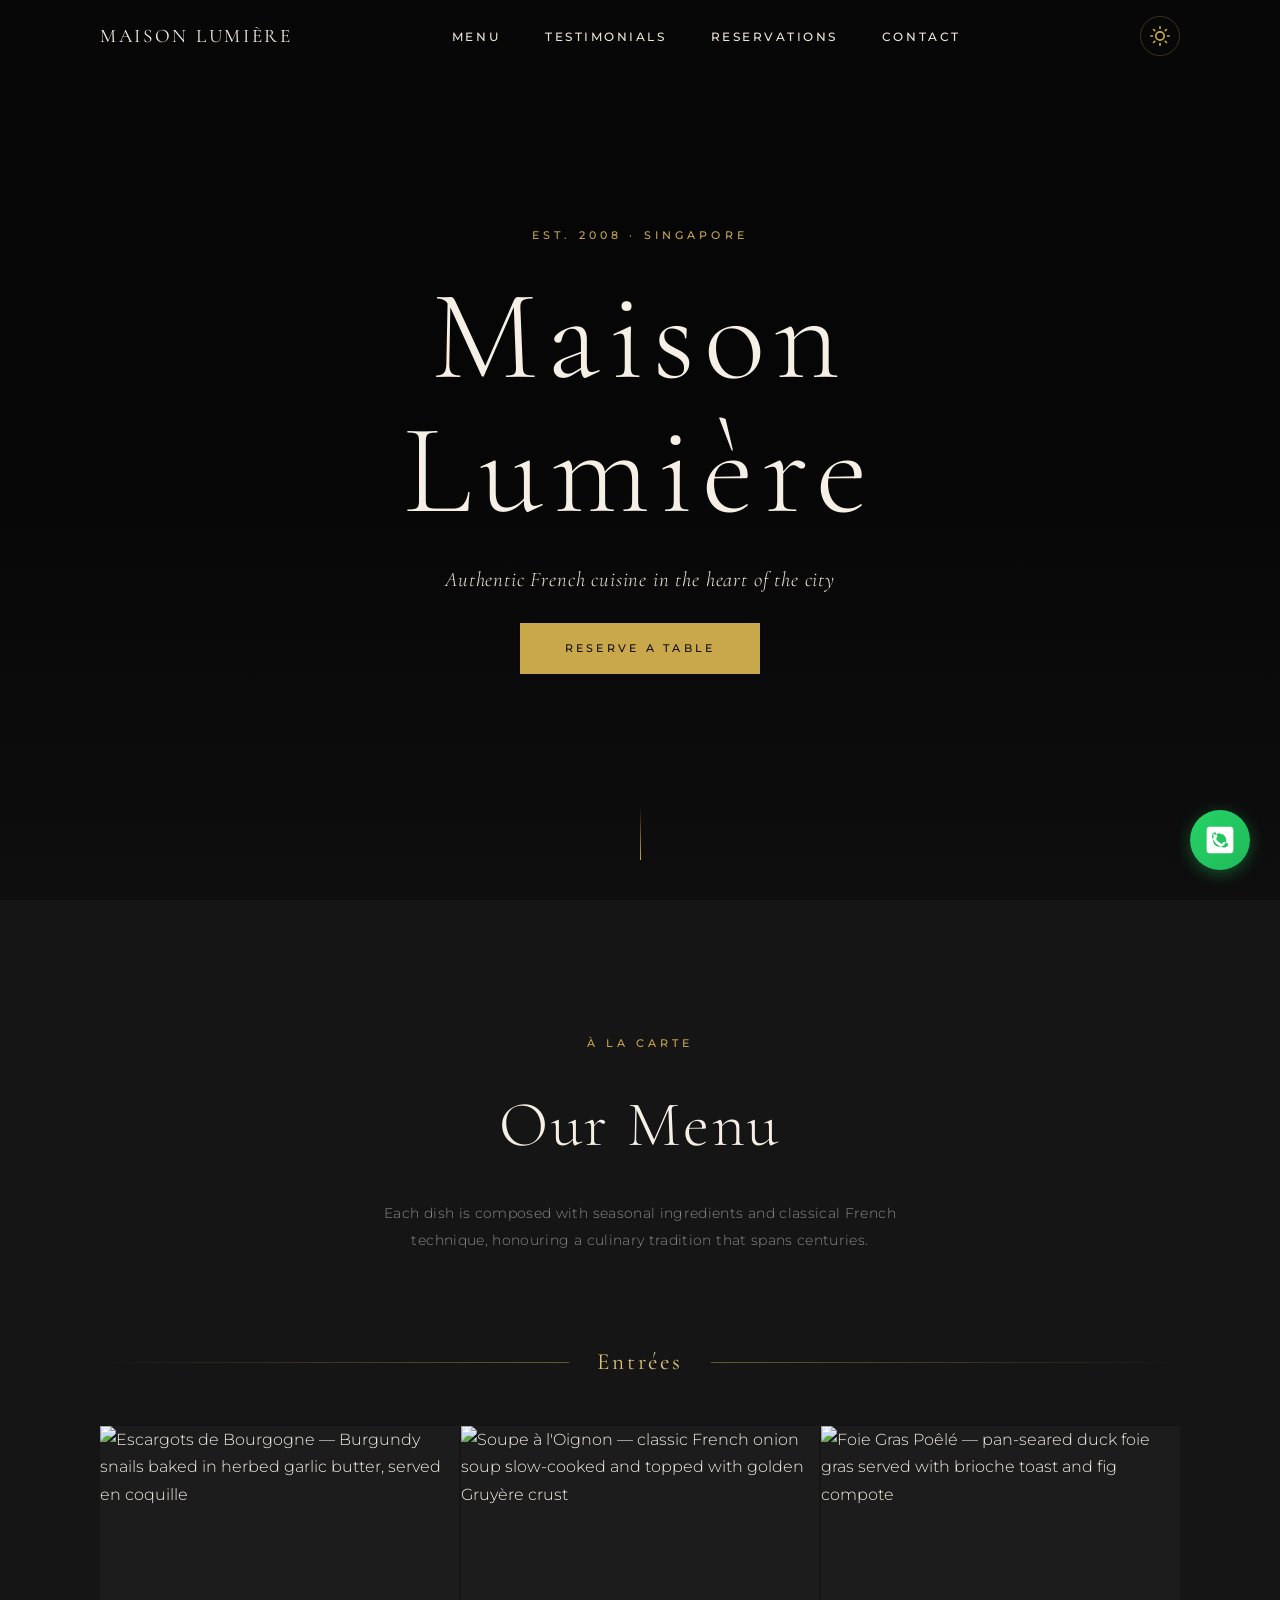
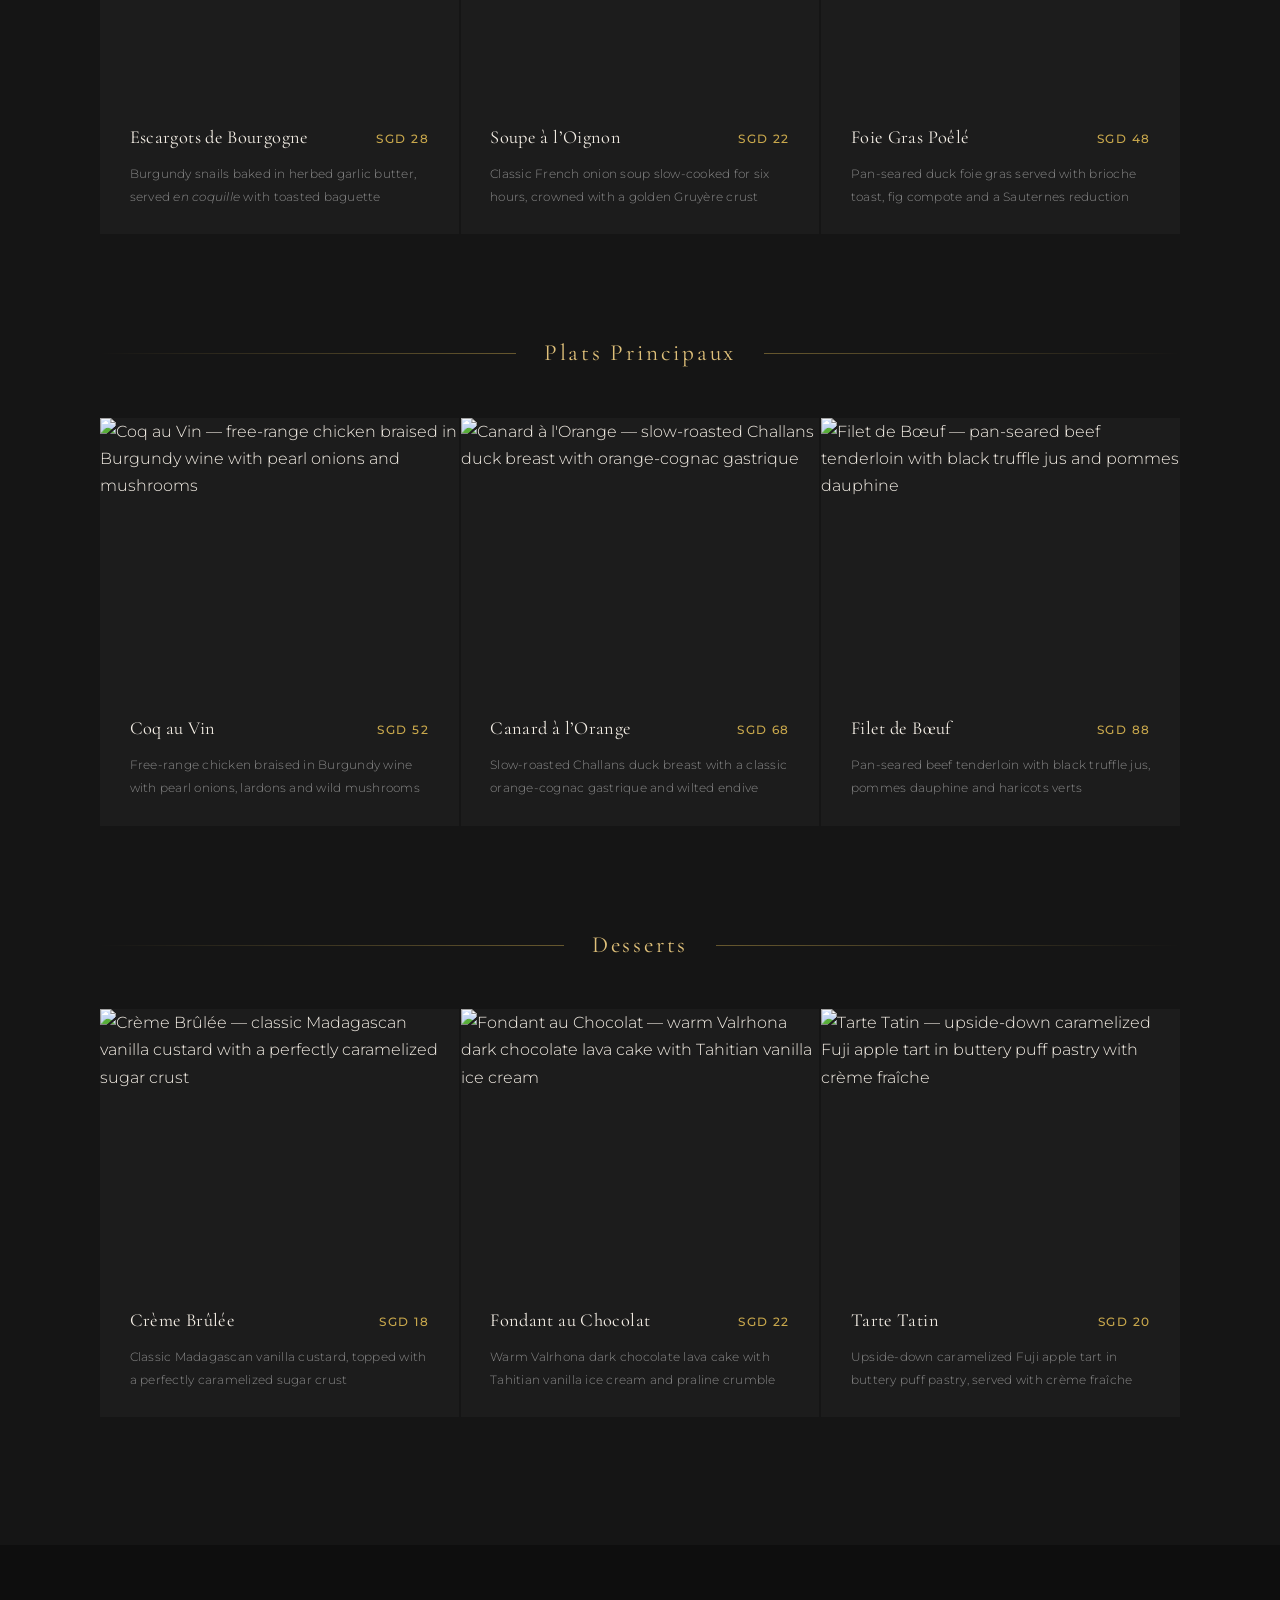
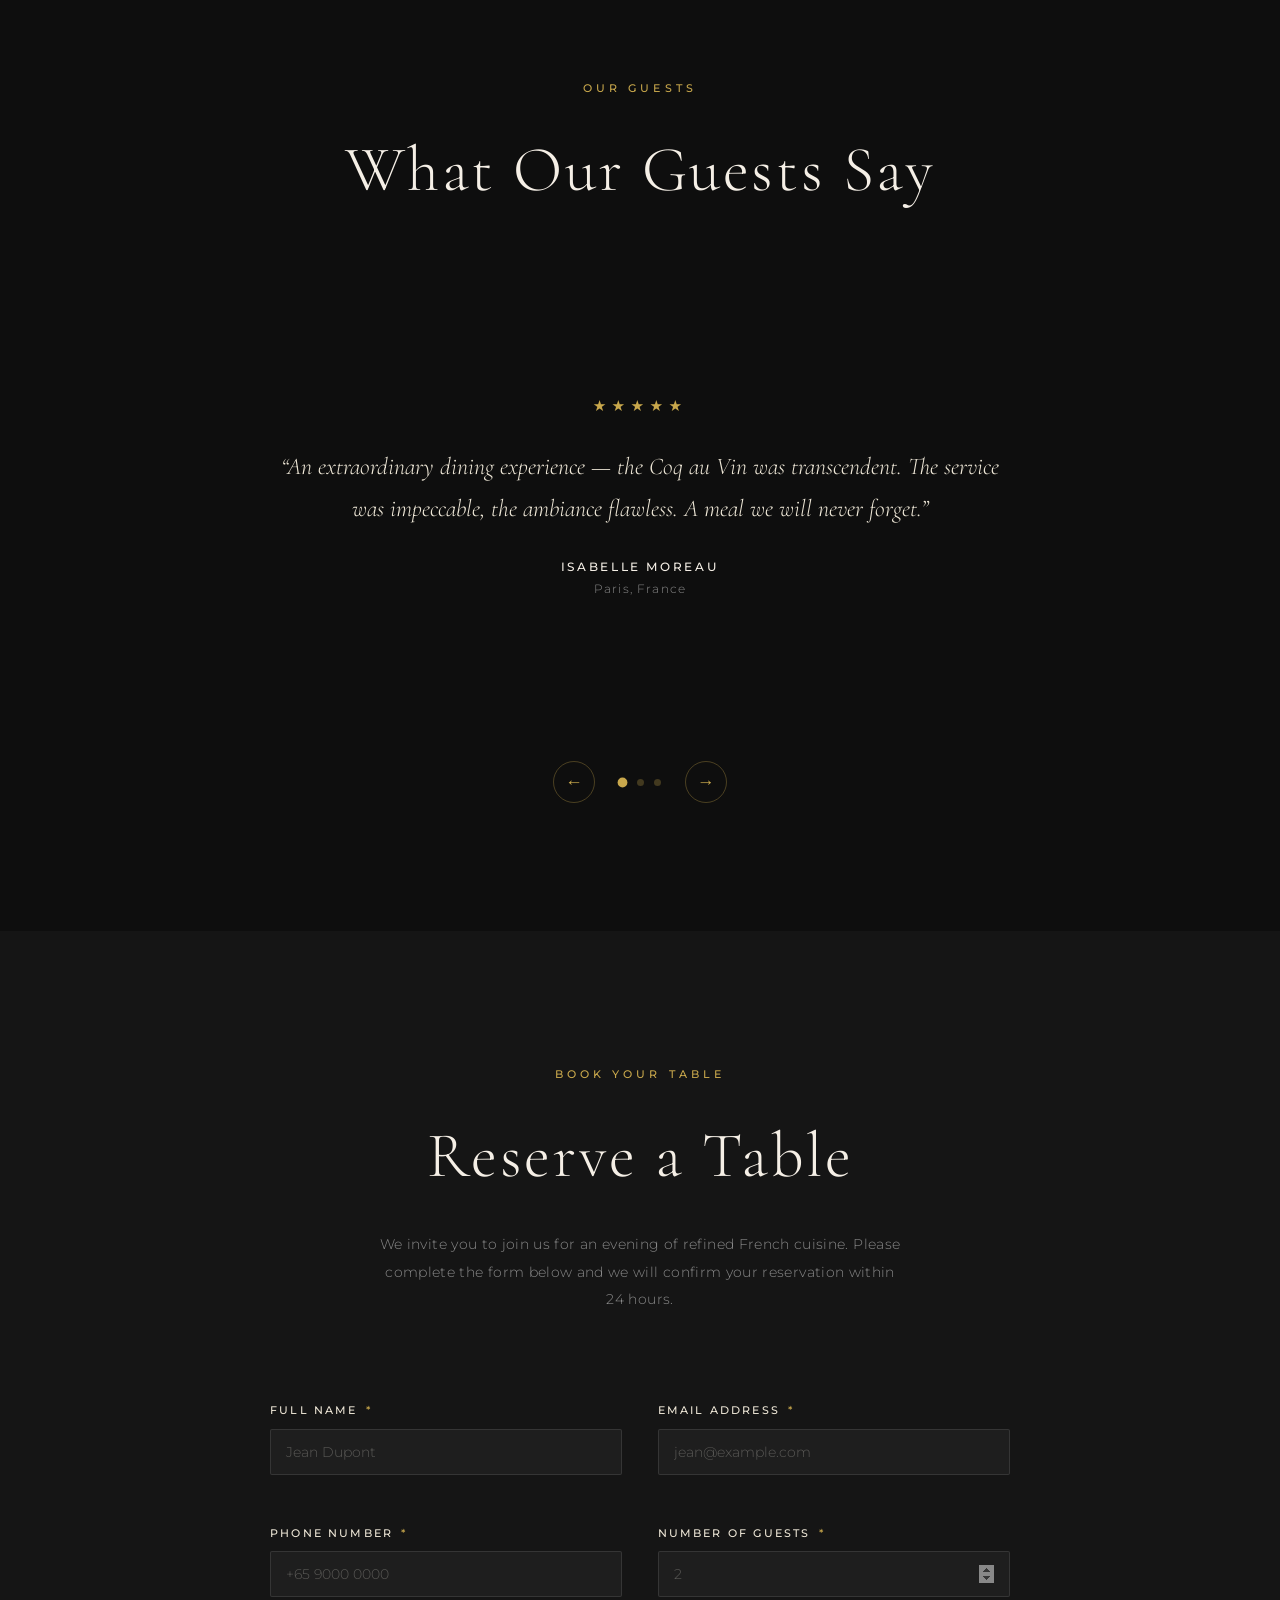
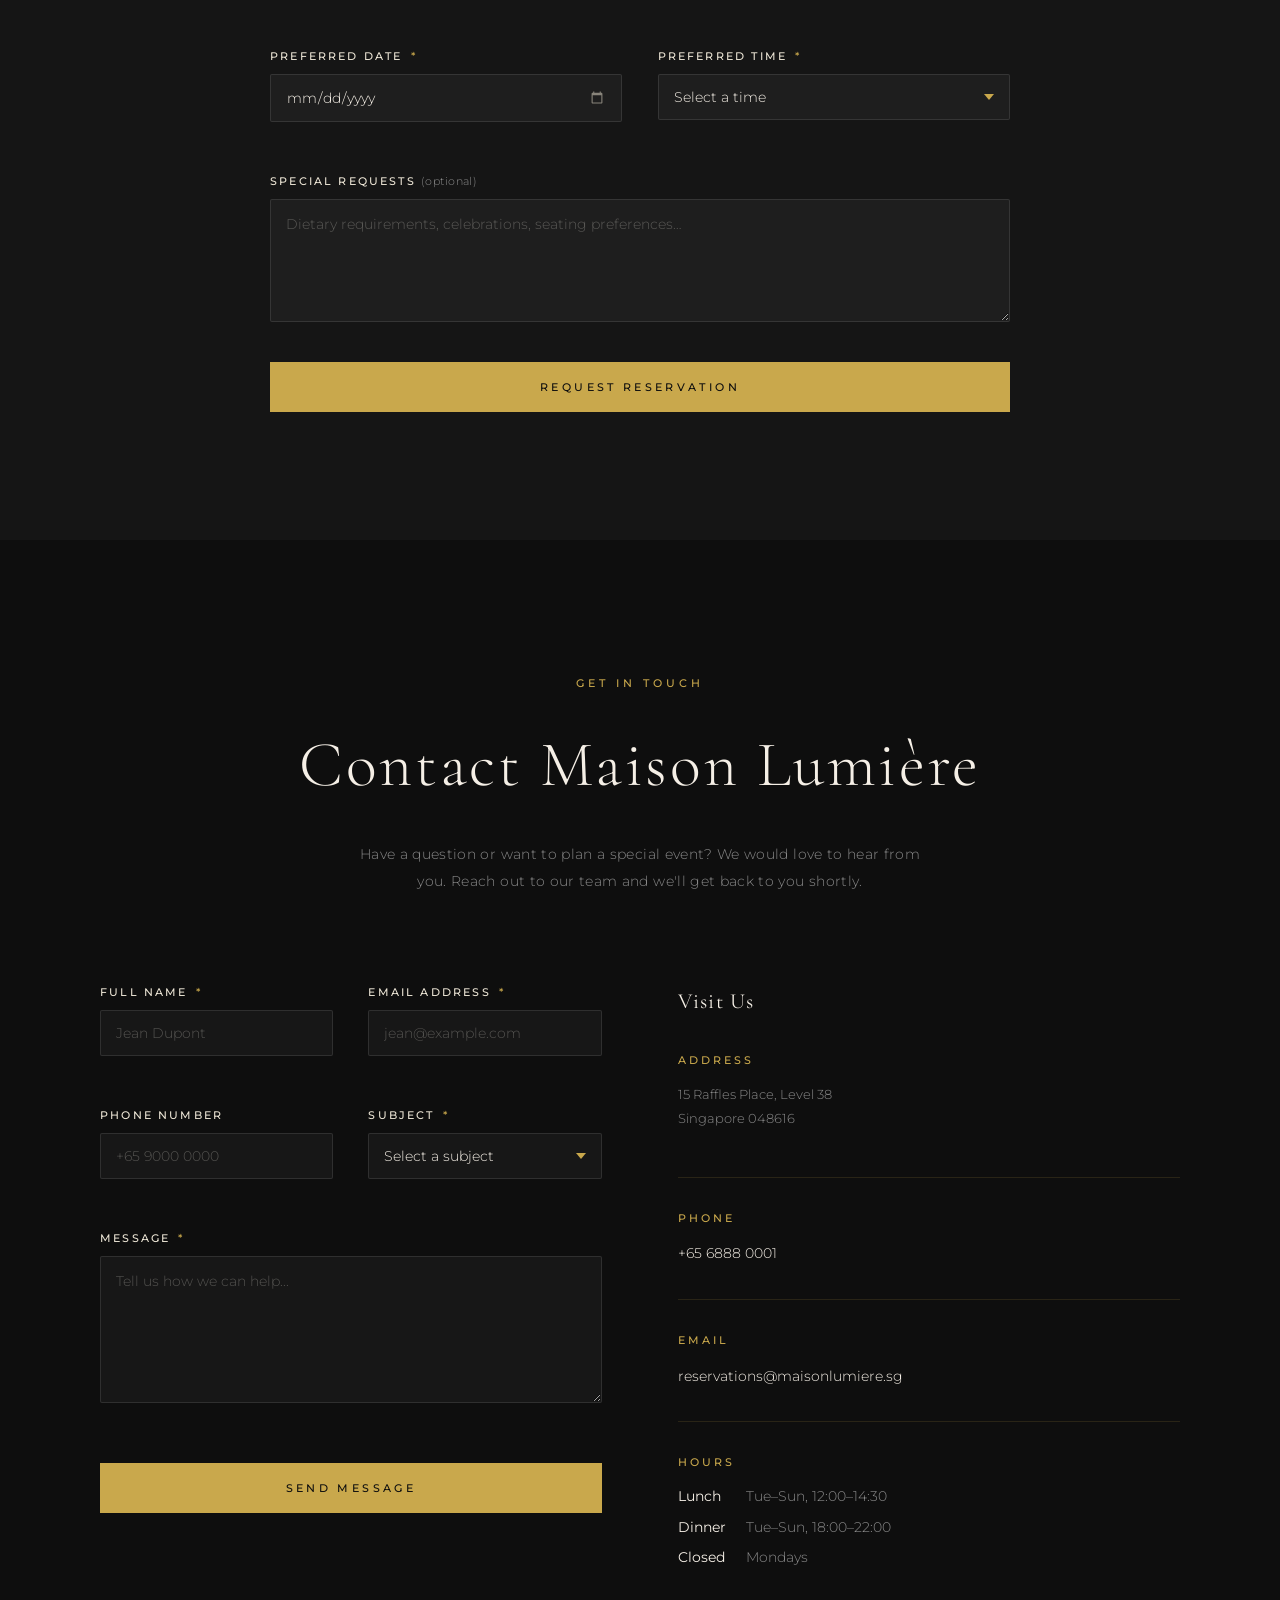
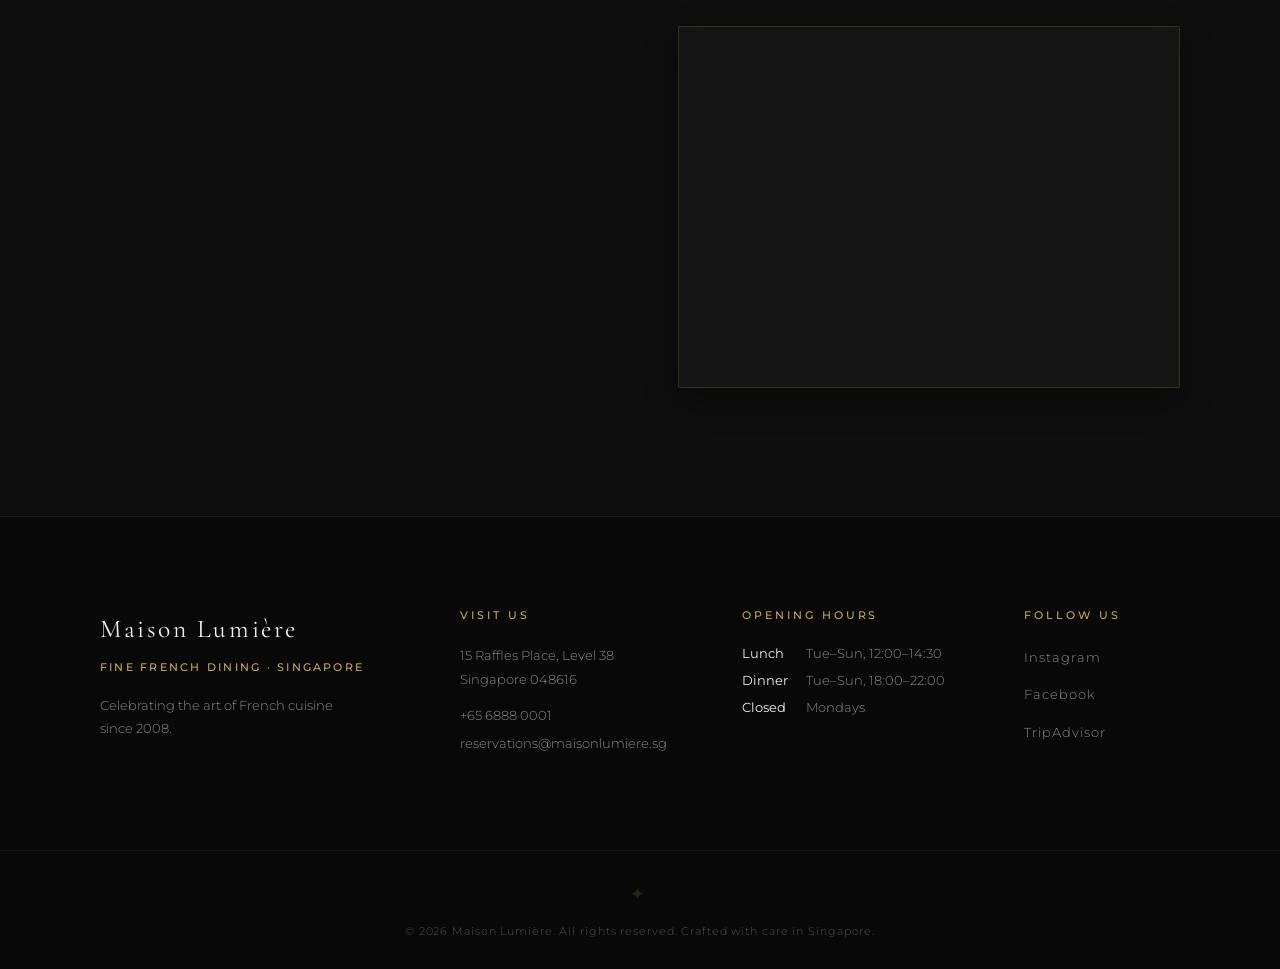
==== commit 8632c8fd: "feat: add contact section with Google Map and lead capture form - Add beautiful contact section with" ====
--- a/index.html
+++ b/index.html
@@ -9,6 +9,10 @@
   <link rel="preconnect" href="https://fonts.gstatic.com" crossorigin>
   <link href="https://fonts.googleapis.com/css2?family=Cormorant+Garamond:ital,wght@0,300;0,400;0,600;1,300&family=Montserrat:wght@300;400;500&display=swap" rel="stylesheet">
   <link rel="stylesheet" href="styles.css">
+  <script>
+    const theme = localStorage.getItem('theme') || 'dark';
+    document.documentElement.setAttribute('data-theme', theme);
+  </script>
 </head>
 <body>
 
@@ -27,7 +31,26 @@
         <li><a href="#menu" class="nav-link">Menu</a></li>
         <li><a href="#testimonials" class="nav-link">Testimonials</a></li>
         <li><a href="#reservations" class="nav-link">Reservations</a></li>
+        <li><a href="#contact" class="nav-link">Contact</a></li>
       </ul>
+      <button class="theme-toggle" id="theme-toggle" aria-label="Toggle dark/light theme" aria-pressed="false" title="Toggle theme">
+        <svg class="theme-icon" viewBox="0 0 24 24" fill="none" stroke="currentColor" stroke-width="2">
+          <g class="sun-icon">
+            <circle cx="12" cy="12" r="5"/>
+            <line x1="12" y1="1" x2="12" y2="3"/>
+            <line x1="12" y1="21" x2="12" y2="23"/>
+            <line x1="4.22" y1="4.22" x2="5.64" y2="5.64"/>
+            <line x1="18.36" y1="18.36" x2="19.78" y2="19.78"/>
+            <line x1="1" y1="12" x2="3" y2="12"/>
+            <line x1="21" y1="12" x2="23" y2="12"/>
+            <line x1="4.22" y1="19.78" x2="5.64" y2="18.36"/>
+            <line x1="18.36" y1="5.64" x2="19.78" y2="4.22"/>
+          </g>
+          <g class="moon-icon" style="display: none;">
+            <path d="M21 12.79A9 9 0 1 1 11.21 3 7 7 0 0 0 21 12.79z"/>
+          </g>
+        </svg>
+      </button>
     </div>
   </nav>
 
@@ -406,6 +429,129 @@
       </div>
     </section>
 
+    <!-- ===================== CONTACT ===================== -->
+    <section id="contact" aria-labelledby="contact-heading">
+      <div class="section-inner">
+
+        <div class="section-header">
+          <span class="section-label fade-in">Get In Touch</span>
+          <h2 id="contact-heading" class="fade-in">Contact Maison Lumi&egrave;re</h2>
+          <p class="section-intro fade-in">Have a question or want to plan a special event? We would love to hear from you. Reach out to our team and we'll get back to you shortly.</p>
+        </div>
+
+        <div class="contact-layout">
+          <!-- Contact Form -->
+          <div class="contact-form-wrap fade-in">
+            <form id="contact-form" novalidate aria-label="Contact enquiry form">
+              <div class="form-grid">
+
+                <div class="form-group">
+                  <label for="contact-name">Full Name <span class="required-mark" aria-hidden="true">*</span></label>
+                  <input type="text" id="contact-name" name="contact-name" autocomplete="name"
+                         required aria-required="true" placeholder="Jean Dupont">
+                  <span class="field-error" id="error-contact-name" role="alert" aria-live="polite"></span>
+                </div>
+
+                <div class="form-group">
+                  <label for="contact-email">Email Address <span class="required-mark" aria-hidden="true">*</span></label>
+                  <input type="email" id="contact-email" name="contact-email" autocomplete="email"
+                         required aria-required="true" placeholder="jean@example.com">
+                  <span class="field-error" id="error-contact-email" role="alert" aria-live="polite"></span>
+                </div>
+
+                <div class="form-group">
+                  <label for="contact-phone">Phone Number</label>
+                  <input type="tel" id="contact-phone" name="contact-phone" autocomplete="tel"
+                         placeholder="+65 9000 0000">
+                  <span class="field-error" id="error-contact-phone" role="alert" aria-live="polite"></span>
+                </div>
+
+                <div class="form-group">
+                  <label for="subject">Subject <span class="required-mark" aria-hidden="true">*</span></label>
+                  <select id="subject" name="subject" required aria-required="true">
+                    <option value="" disabled selected>Select a subject</option>
+                    <option value="reservation">Reservation Inquiry</option>
+                    <option value="private-event">Private Event</option>
+                    <option value="wine-pairing">Wine Pairing Consultation</option>
+                    <option value="general-inquiry">General Inquiry</option>
+                    <option value="feedback">Feedback</option>
+                  </select>
+                  <span class="field-error" id="error-subject" role="alert" aria-live="polite"></span>
+                </div>
+
+                <div class="form-group form-group--full">
+                  <label for="contact-message">Message <span class="required-mark" aria-hidden="true">*</span></label>
+                  <textarea id="contact-message" name="contact-message" rows="5"
+                            required aria-required="true" placeholder="Tell us how we can help..."></textarea>
+                  <span class="field-error" id="error-contact-message" role="alert" aria-live="polite"></span>
+                </div>
+
+              </div>
+
+              <button type="submit" class="btn-primary btn-submit">Send Message</button>
+            </form>
+
+            <div id="contact-success" hidden role="alert" aria-live="assertive">
+              <div class="success-icon" aria-hidden="true">&#10022;</div>
+              <h3>Thank You</h3>
+              <p id="contact-success-message"></p>
+              <p class="success-note">We appreciate your message and will respond within 24&nbsp;hours.</p>
+            </div>
+          </div>
+
+          <!-- Contact Info & Map -->
+          <div class="contact-info-wrap fade-in">
+            <!-- Contact Info -->
+            <div class="contact-details">
+              <h3 class="contact-info-heading">Visit Us</h3>
+
+              <div class="info-item">
+                <span class="info-label">Address</span>
+                <address>15 Raffles Place, Level 38<br>Singapore 048616</address>
+              </div>
+
+              <div class="info-item">
+                <span class="info-label">Phone</span>
+                <a href="tel:+6568880001">+65 6888 0001</a>
+              </div>
+
+              <div class="info-item">
+                <span class="info-label">Email</span>
+                <a href="mailto:reservations@maisonlumiere.sg">reservations@maisonlumiere.sg</a>
+              </div>
+
+              <div class="info-item">
+                <span class="info-label">Hours</span>
+                <dl class="hours-info">
+                  <dt>Lunch</dt>
+                  <dd>Tue&ndash;Sun, 12:00&ndash;14:30</dd>
+                  <dt>Dinner</dt>
+                  <dd>Tue&ndash;Sun, 18:00&ndash;22:00</dd>
+                  <dt>Closed</dt>
+                  <dd>Mondays</dd>
+                </dl>
+              </div>
+            </div>
+
+            <!-- Google Map -->
+            <div class="map-container">
+              <iframe
+                src="https://www.google.com/maps/embed?pb=!1m18!1m12!1m3!1d3988.8106857814097!2d103.85326622346932!3d1.2876370986856346!2m3!1f0!2f0!3f0!3m2!1i1024!2i768!4f13.1!3m3!1m2!1s0x31da190eac88b375%3A0x5064c487bc7c6c0!2s15%20Raffles%20Pl%2C%20Singapore%20048616!5e0!3m2!1sen!2s!4v1701234567890"
+                width="100%"
+                height="360"
+                style="border: none; border-radius: 2px;"
+                allowfullscreen=""
+                loading="lazy"
+                referrerpolicy="no-referrer-when-downgrade"
+                title="Maison Lumière Location on Google Maps">
+              </iframe>
+            </div>
+          </div>
+        </div>
+
+      </div>
+    </section>
+
   </main>
 
   <!-- ===================== FOOTER ===================== -->
@@ -457,6 +603,13 @@
     </div>
   </footer>
 
+  <!-- ===================== WHATSAPP CHATBOT ===================== -->
+  <a href="https://wa.me/6568880001" class="whatsapp-btn" aria-label="Chat with us on WhatsApp" target="_blank" rel="noopener noreferrer">
+    <svg class="whatsapp-icon" viewBox="0 0 24 24" fill="currentColor">
+      <path d="M17.472 14.382c-.297-.149-1.758-.867-2.03-.967-.273-.099-.471-.148-.67.15-.197.297-.767.966-.94 1.164-.173.199-.347.223-.644.075-.297-.15-1.255-.463-2.39-1.475-.883-.788-1.48-1.761-1.653-2.059-.173-.297-.018-.458.13-.606.134-.133.298-.347.446-.52.149-.174.198-.298.298-.497.099-.198.05-.371-.025-.52-.075-.149-.669-1.612-.916-2.207-.242-.579-.487-.5-.67-.51-.173-.008-.371-.01-.57-.01-.198 0-.52.074-.792.372-.272.297-1.04 1.016-1.04 2.479 0 1.462 1.065 2.875 1.213 3.074.149.198 2.096 3.2 5.076 4.487.709.306 1.262.489 1.694.625.712.227 1.36.195 1.871.118.571-.085 1.758-.719 2.006-1.413.248-.694.248-1.289.173-1.413-.074-.124-.272-.198-.57-.347m-5.421-7.403h-.004c-1.052 0-2.081.338-2.915.968l-.209.125-2.16-.567.576 2.095-.135.214a4.888 4.888 0 00-.468 2.41c0 2.694 2.191 4.881 4.88 4.881 1.298 0 2.516-.5 3.441-1.386 1.066-1.034 1.681-2.395 1.681-3.494 0-2.688-2.191-4.881-4.88-4.881M19.9 22H4.1C2.94 22 2 21.06 2 19.9V4.1C2 2.94 2.94 2 4.1 2h15.8c1.16 0 2.1.94 2.1 2.1v15.8c0 1.16-.94 2.1-2.1 2.1Z"/>
+    </svg>
+  </a>
+
   <script src="script.js"></script>
 </body>
 </html>
--- a/styles.css
+++ b/styles.css
@@ -3,7 +3,8 @@
    ========================================================= */
 
 /* ---- Custom Properties ---- */
-:root {
+:root,
+:root[data-theme="dark"] {
   --color-bg:         #0e0e0e;
   --color-surface:    #151515;
   --color-card:       #1c1c1c;
@@ -26,6 +27,20 @@
   --ease:         0.3s ease;
 }
 
+:root[data-theme="light"] {
+  --color-bg:         #faf8f3;
+  --color-surface:    #f3f0eb;
+  --color-card:       #ffffff;
+  --color-card-hover: #f9f7f2;
+  --color-cream:      #2a2a2a;
+  --color-ivory:      #4a4a4a;
+  --color-gold:       #b8944a;
+  --color-gold-light: #d4b896;
+  --color-gold-dim:   rgba(184, 148, 74, 0.15);
+  --color-muted:      #7a7a7a;
+  --color-error:      #c82828;
+}
+
 /* ---- Reset & Base ---- */
 *,
 *::before,
@@ -48,6 +63,7 @@
   line-height: 1.7;
   -webkit-font-smoothing: antialiased;
   -moz-osx-font-smoothing: grayscale;
+  transition: background-color var(--ease), color var(--ease);
 }
 
 img {
@@ -175,6 +191,63 @@
 }
 .hamburger.open span:nth-child(3) {
   transform: translateY(-6px) rotate(-45deg);
+}
+
+/* Theme Toggle */
+.theme-toggle {
+  display: flex;
+  align-items: center;
+  justify-content: center;
+  width: 40px;
+  height: 40px;
+  background: none;
+  border: 1px solid rgba(201, 168, 76, 0.28);
+  border-radius: 50%;
+  cursor: pointer;
+  padding: 0;
+  margin-left: 1.25rem;
+  transition: border-color var(--ease), transform 0.2s ease;
+  color: var(--color-gold);
+}
+
+.theme-toggle:hover {
+  border-color: var(--color-gold);
+  transform: scale(1.08);
+}
+
+.theme-toggle:active {
+  transform: scale(0.95);
+}
+
+.theme-icon {
+  width: 20px;
+  height: 20px;
+  stroke-linecap: round;
+  stroke-linejoin: round;
+}
+
+.theme-toggle .sun-icon {
+  transition: opacity 0.3s ease, transform 0.3s ease;
+  opacity: 1;
+  transform: rotate(0deg);
+}
+
+.theme-toggle .moon-icon {
+  position: absolute;
+  opacity: 0;
+  transform: rotate(-180deg);
+  transition: opacity 0.3s ease, transform 0.3s ease;
+}
+
+.theme-toggle[aria-pressed="true"] .sun-icon {
+  opacity: 0;
+  transform: rotate(180deg);
+}
+
+.theme-toggle[aria-pressed="true"] .moon-icon {
+  opacity: 1;
+  transform: rotate(0deg);
+  display: block;
 }
 
 /* =========================================================
@@ -744,6 +817,148 @@
 .success-note {
   font-size: 0.78rem;
   color: var(--color-muted);
+}
+
+/* =========================================================
+   CONTACT SECTION
+   ========================================================= */
+
+#contact {
+  background-color: var(--color-bg);
+}
+
+.contact-layout {
+  display: grid;
+  grid-template-columns: 1fr 1fr;
+  gap: clamp(2.5rem, 6vw, 5rem);
+  align-items: stretch;
+}
+
+.contact-form-wrap {
+  display: flex;
+  flex-direction: column;
+}
+
+#contact-form {
+  flex: 1;
+}
+
+.contact-info-wrap {
+  display: flex;
+  flex-direction: column;
+  gap: clamp(2rem, 5vw, 3.5rem);
+}
+
+.contact-details {
+  flex: 1;
+}
+
+.contact-info-heading {
+  font-family: var(--font-serif);
+  font-size: 1.35rem;
+  font-weight: 400;
+  letter-spacing: 0.06em;
+  color: var(--color-cream);
+  margin-bottom: 2rem;
+}
+
+.info-item {
+  margin-bottom: 2rem;
+  padding-bottom: 2rem;
+  border-bottom: 1px solid rgba(201, 168, 76, 0.14);
+}
+
+.info-item:last-child {
+  margin-bottom: 0;
+  padding-bottom: 0;
+  border-bottom: none;
+}
+
+.info-label {
+  display: block;
+  font-size: 0.66rem;
+  font-weight: 500;
+  letter-spacing: 0.28em;
+  text-transform: uppercase;
+  color: var(--color-gold);
+  margin-bottom: 0.75rem;
+}
+
+address {
+  font-style: normal;
+  font-size: 0.9rem;
+  color: var(--color-muted);
+  line-height: 1.8;
+}
+
+.contact-info-wrap a {
+  font-size: 0.9rem;
+  color: var(--color-cream);
+  transition: color var(--ease);
+  display: inline-block;
+}
+
+.contact-info-wrap a:hover {
+  color: var(--color-gold-light);
+}
+
+.hours-info {
+  display: grid;
+  grid-template-columns: auto 1fr;
+  gap: 0.4rem 1.2rem;
+  font-size: 0.9rem;
+}
+
+.hours-info dt {
+  color: var(--color-cream);
+  font-weight: 400;
+}
+
+.hours-info dd {
+  color: var(--color-muted);
+  margin: 0;
+}
+
+.map-container {
+  border: 1px solid rgba(201, 168, 76, 0.18);
+  border-radius: var(--radius);
+  overflow: hidden;
+  background-color: var(--color-surface);
+  box-shadow: 0 12px 32px rgba(0, 0, 0, 0.4);
+  transition: box-shadow var(--ease);
+}
+
+.map-container:hover {
+  box-shadow: 0 16px 48px rgba(201, 168, 76, 0.12);
+}
+
+.map-container iframe {
+  display: block;
+  width: 100% !important;
+  height: 360px !important;
+}
+
+#contact-success {
+  text-align: center;
+  padding: 3.5rem 2rem;
+  border: 1px solid rgba(201, 168, 76, 0.18);
+  background-color: var(--color-surface);
+}
+
+#contact-success h3 {
+  font-family: var(--font-serif);
+  font-size: clamp(1.6rem, 3.5vw, 2.2rem);
+  font-weight: 300;
+  color: var(--color-cream);
+  margin-bottom: 1rem;
+  letter-spacing: 0.04em;
+}
+
+#contact-success-message {
+  color: var(--color-ivory);
+  font-size: 0.92rem;
+  margin-bottom: 0.85rem;
+  line-height: 1.75;
 }
 
 /* =========================================================
@@ -993,6 +1208,22 @@
     display: none;
   }
 
+  .theme-toggle {
+    position: fixed;
+    bottom: auto;
+    right: 16px;
+    top: 12px;
+    margin-left: 0;
+    width: 36px;
+    height: 36px;
+    z-index: 1001;
+  }
+
+  .theme-icon {
+    width: 18px;
+    height: 18px;
+  }
+
   /* Hero: disable parallax on mobile (performance) */
   #hero {
     background-attachment: scroll;
@@ -1015,6 +1246,16 @@
     gap: 1.5rem;
   }
 
+  /* Contact: single column */
+  .contact-layout {
+    grid-template-columns: 1fr;
+    gap: 2.5rem;
+  }
+
+  .map-container iframe {
+    height: 300px !important;
+  }
+
   /* Footer: single column */
   .footer-inner {
     grid-template-columns: 1fr;
@@ -1023,6 +1264,56 @@
 }
 
 /* =========================================================
+   WHATSAPP CHATBOT
+   ========================================================= */
+
+.whatsapp-btn {
+  position: fixed;
+  bottom: 30px;
+  right: 30px;
+  z-index: 999;
+  width: 60px;
+  height: 60px;
+  border-radius: 50%;
+  background: linear-gradient(135deg, #25d366 0%, #20ba5a 100%);
+  display: flex;
+  align-items: center;
+  justify-content: center;
+  box-shadow: 0 4px 16px rgba(37, 211, 102, 0.35);
+  transition: all 0.3s ease;
+  overflow: hidden;
+}
+
+.whatsapp-btn:hover {
+  transform: scale(1.1);
+  box-shadow: 0 6px 24px rgba(37, 211, 102, 0.5);
+}
+
+.whatsapp-btn:active {
+  transform: scale(0.95);
+}
+
+.whatsapp-icon {
+  width: 32px;
+  height: 32px;
+  color: white;
+}
+
+@media (max-width: 768px) {
+  .whatsapp-btn {
+    bottom: 20px;
+    right: 20px;
+    width: 56px;
+    height: 56px;
+  }
+
+  .whatsapp-icon {
+    width: 28px;
+    height: 28px;
+  }
+}
+
+/* =========================================================
    RESPONSIVE — 480px (small mobile)
    ========================================================= */
 
@@ -1052,4 +1343,16 @@
     height: 36px;
     font-size: 1rem;
   }
-}
+
+  .whatsapp-btn {
+    bottom: 16px;
+    right: 16px;
+    width: 52px;
+    height: 52px;
+  }
+
+  .whatsapp-icon {
+    width: 26px;
+    height: 26px;
+  }
+}
